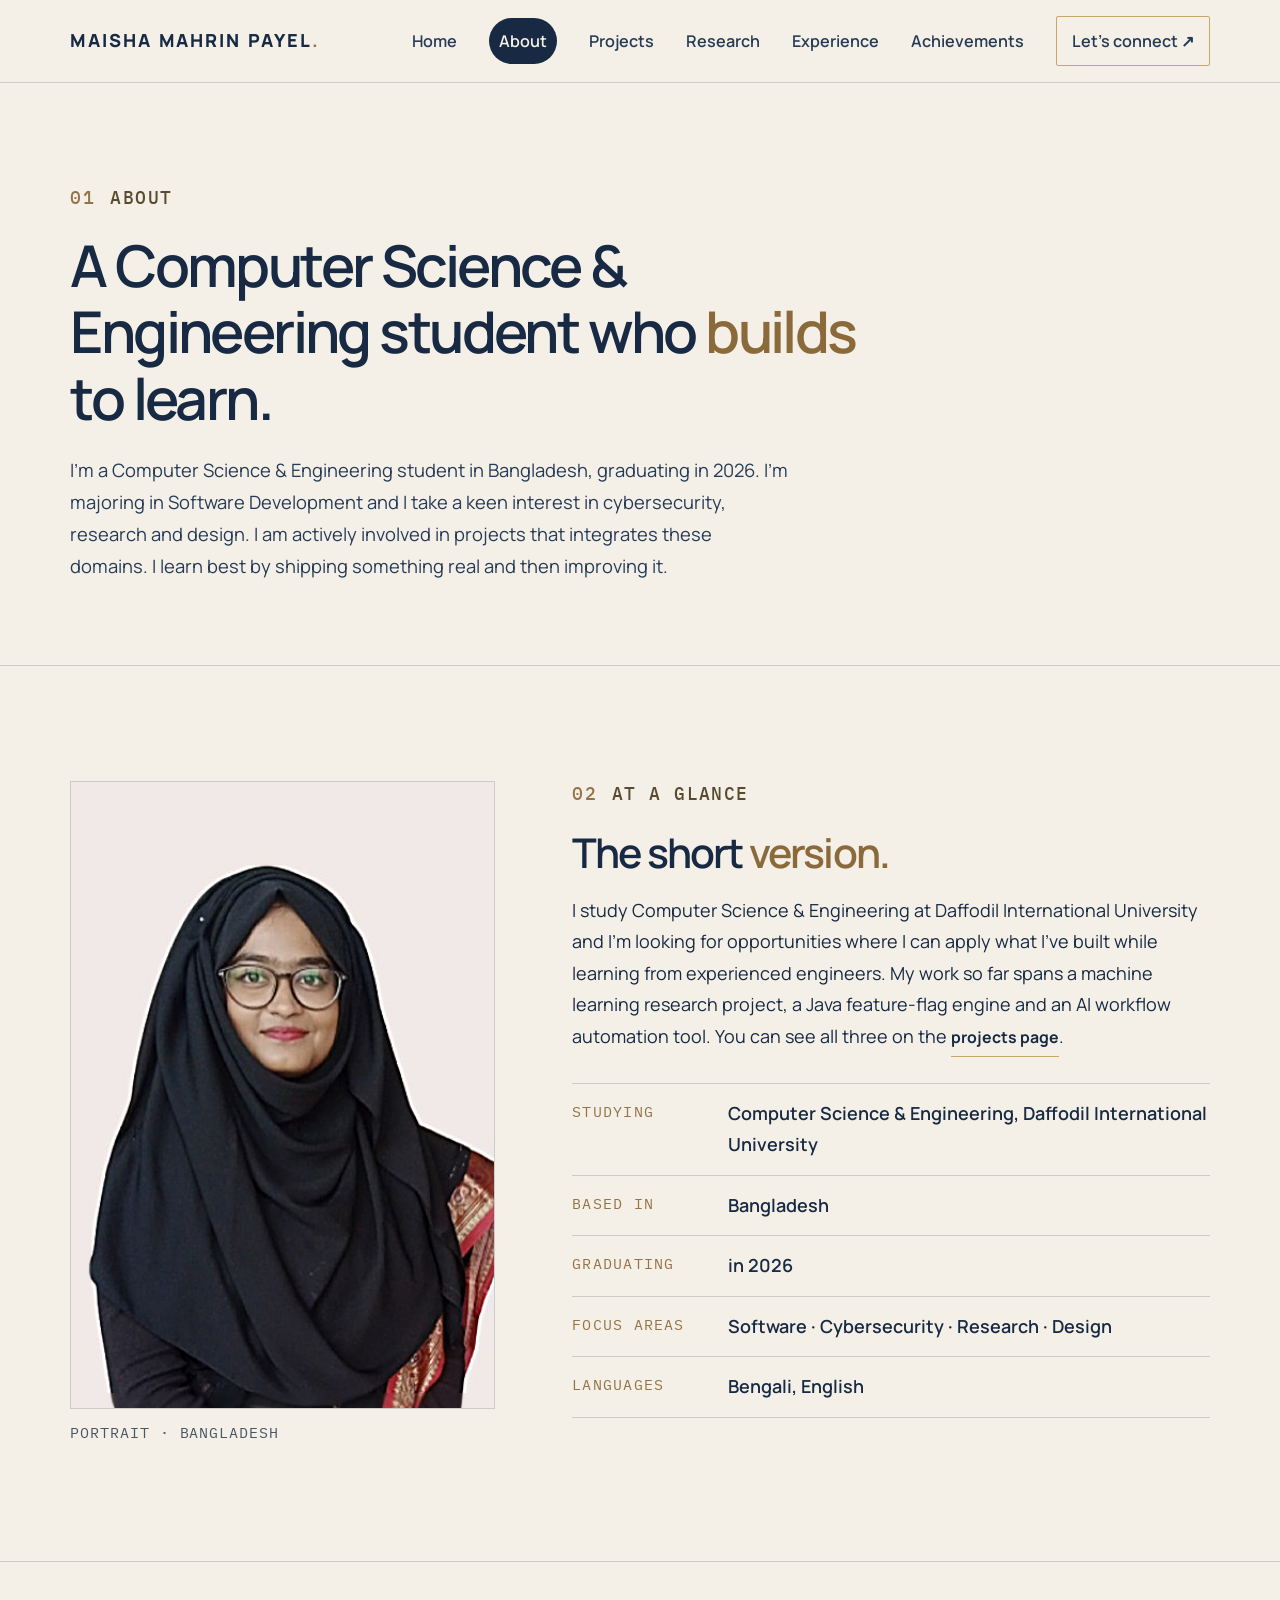
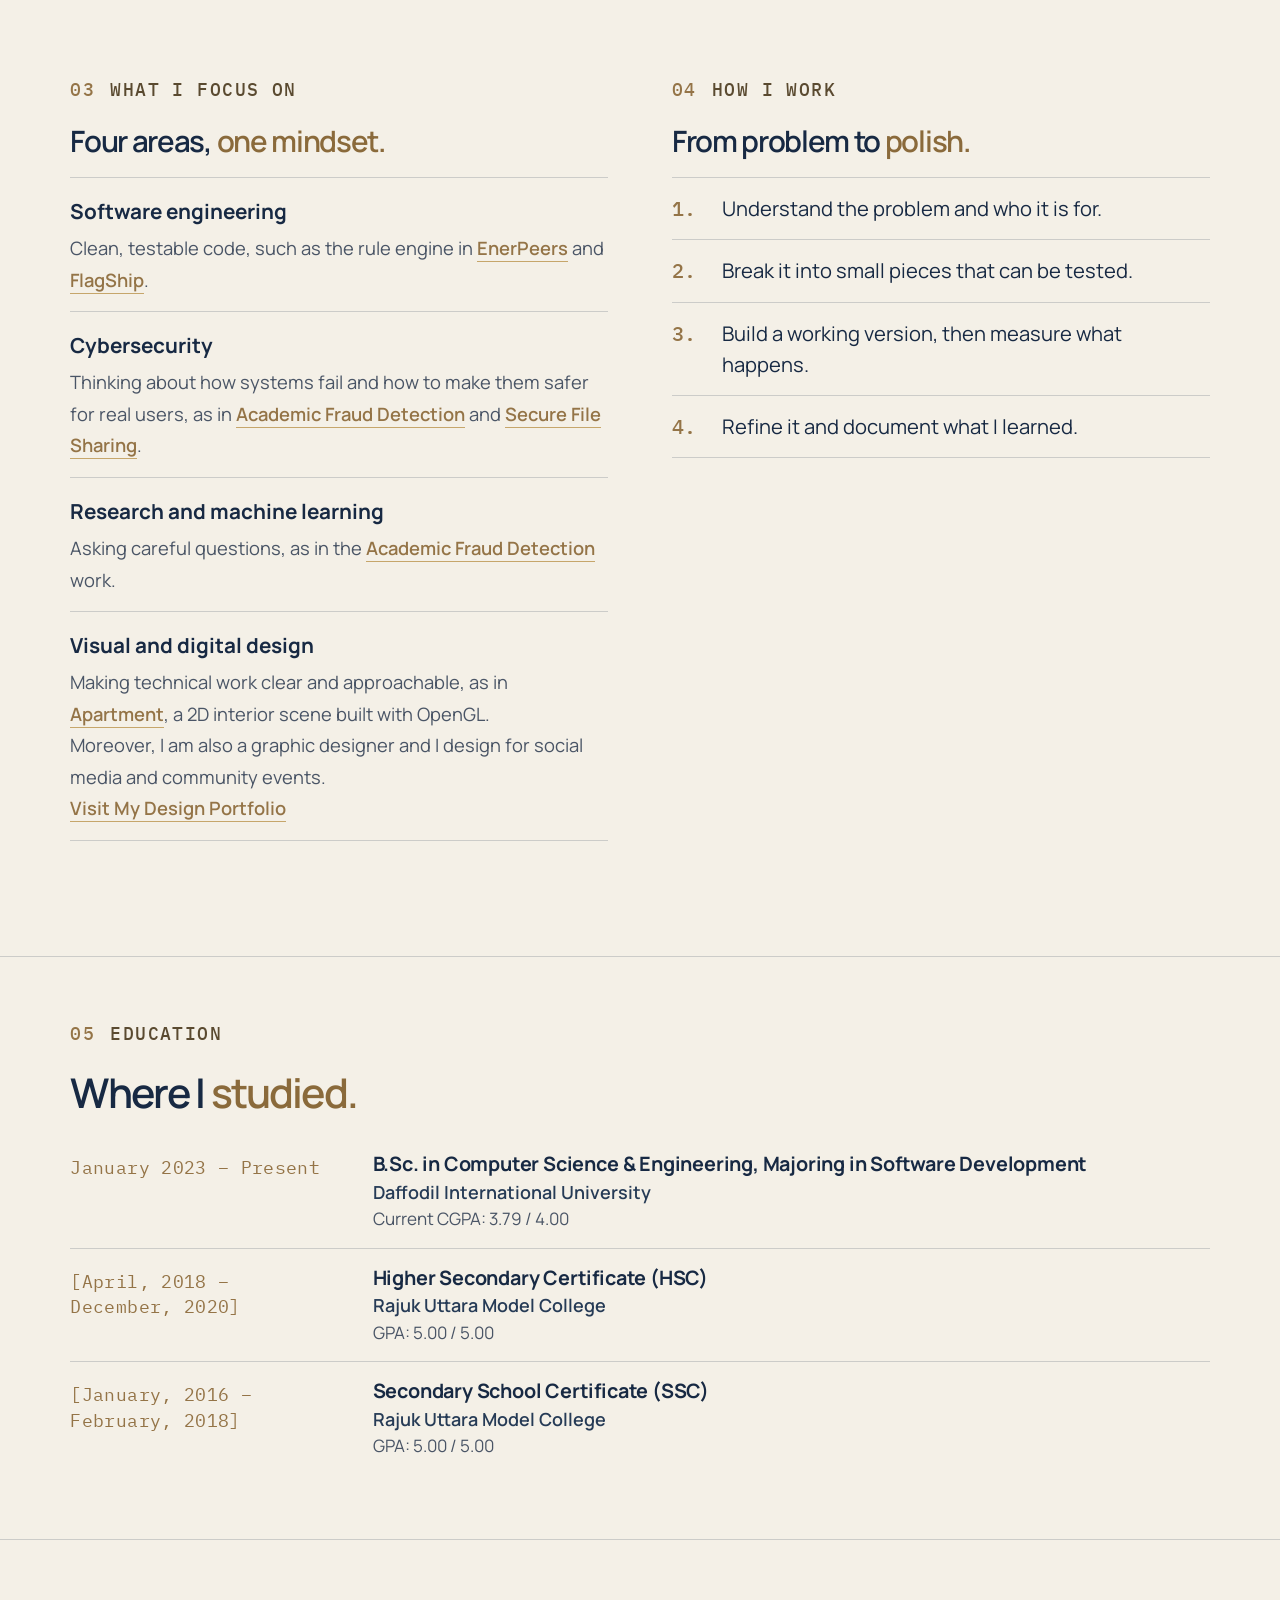
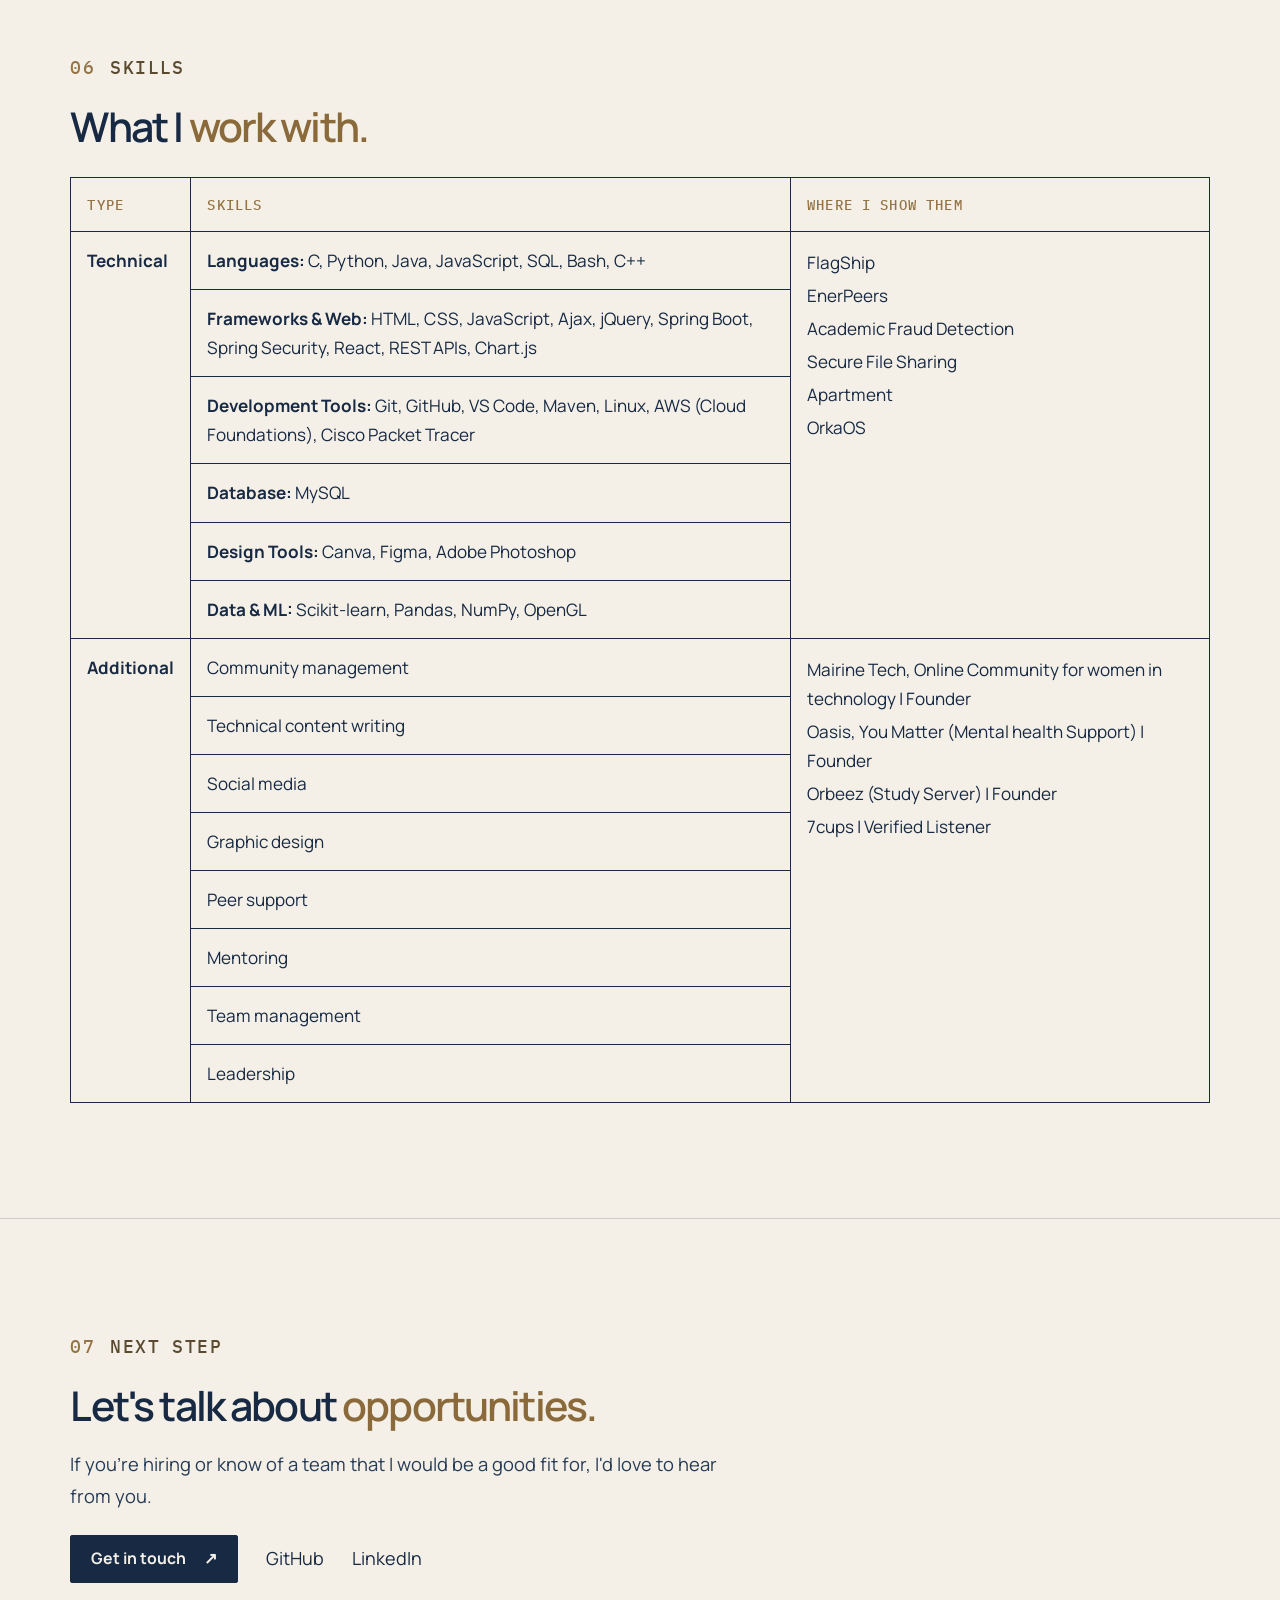
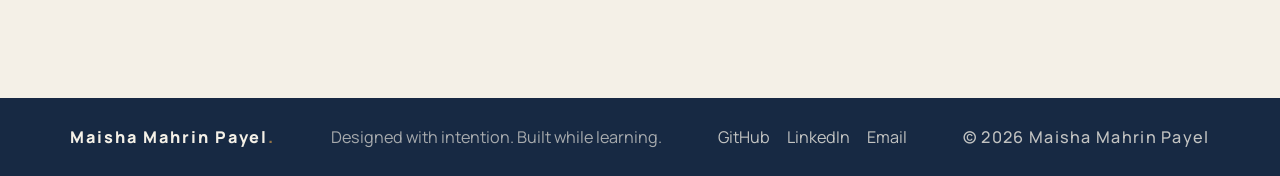
==== about.html @ 0f5368b3 "Initial portfolio" ====
<!DOCTYPE html>
<html lang="en">
<head>
    <meta charset="UTF-8">
    <meta name="viewport" content="width=device-width, initial-scale=1.0">

    <meta name="description" content="About a Computer Science & Engineering student in Bangladesh working across software, cybersecurity, research and design.">
    <meta property="og:type" content="website">
    <meta property="og:title" content="About | Maisha Mahrin Payel">
    <meta property="og:description" content="About a Computer Science & Engineering student in Bangladesh working across software, cybersecurity, research and design.">
    <meta name="theme-color" content="#172943">
    <link rel="icon" href="images/favicon.svg" type="image/svg+xml">

    <title>About | Maisha Mahrin Payel</title>

    <link rel="preconnect" href="https://fonts.googleapis.com">
    <link rel="preconnect" href="https://fonts.gstatic.com" crossorigin>
    <link href="https://fonts.googleapis.com/css2?family=IBM+Plex+Mono:wght@400;500&family=Instrument+Serif:ital@0;1&family=Manrope:wght@400;500;600;700;800&display=swap" rel="stylesheet">

    <link rel="stylesheet" href="css/style.css">

    <script src="https://code.jquery.com/jquery-3.7.1.min.js" defer></script>
    <script src="js/script.js" defer></script>
</head>

<body>

    <a class="skip-link" href="#main">Skip to content</a>

    <!-- NAVIGATION (same on every page) -->
    <header class="site-header">
        <div class="container nav-container">

            <a href="index.html" class="logo">
                MAISHA MAHRIN PAYEL<span>.</span>
            </a>

            <button class="menu-toggle"
                    aria-label="Open navigation"
                    aria-expanded="false"
                    aria-controls="primary-nav">
                <span></span>
                <span></span>
            </button>

            <nav id="primary-nav" class="navigation">
                <a href="index.html">Home</a>
                <a href="about.html" class="active" aria-current="page">About</a>
                <a href="projects.html">Projects</a>
                <a href="research.html">Research</a>
                <a href="experience.html">Experience</a>
                <a href="achievements.html">Achievements</a>
                <a href="contact.html" class="nav-contact">
                    Let's connect ↗
                </a>
            </nav>

        </div>
    </header>


    <main id="main">

        <!-- PAGE INTRO -->
        <section class="page-hero">
            <div class="container">

                <p class="eyebrow">
                    <span class="gold-number">01</span>
                    ABOUT
                </p>

                <h1>
                    A Computer Science & Engineering student who
                    <em>builds</em> to learn.
                </h1>

                <p class="page-lead">
                    I'm a Computer Science & Engineering student in Bangladesh, graduating
                    in 2026. I'm majoring in Software Development and I take a keen interest in
                    cybersecurity, research and design. I am actively involved in projects that integrates these domains. I learn best by
                    shipping something real and then improving it.
                </p>

            </div>
        </section>


        <!-- PROFILE: photo + quick facts -->
        <section class="section projects-section">
            <div class="container profile-layout">

                <figure class="profile-photo">
                    <!-- Swap this file for your real photo (keep the alt text meaningful). -->
                    <img src="images\Picture (Maisha).png"
                         alt="Portrait of Maisha Mahrin Payel"
                         width="350px" height="350px">
                    <figcaption>PORTRAIT · BANGLADESH</figcaption>
                </figure>

                <div>
                    <p class="eyebrow">
                        <span class="gold-number">02</span>
                        AT A GLANCE
                    </p>

                    <h2>The short <em>version.</em></h2>

                    <p>
                        I study Computer Science & Engineering at
                        <span class="personal">Daffodil International University</span>
                        and I'm looking for opportunities where I can apply
                        what I've built while learning from experienced
                        engineers. My work so far spans a machine learning
                        research project, a Java feature-flag engine and an
                        AI workflow automation tool. You can see all three on
                        the <a class="text-link" href="projects.html">projects page</a>.
                    </p>

                    <!-- Description list: a better fit than a table for label/value pairs -->
                    <dl class="glance">
                        <div>
                            <dt>Studying</dt>
                            <dd>
                                Computer Science & Engineering, 
                                <span class="personal">Daffodil International University</span>
                            </dd>
                        </div>
                        <div>
                            <dt>Based in</dt>
                            <dd>Bangladesh</dd>
                        </div>
                        <div>
                            <dt>Graduating</dt>
                            <dd>in 2026</dd>
                        </div>
                        <div>
                            <dt>Focus areas</dt>
                            <dd>Software · Cybersecurity · Research · Design</dd>
                        </div>
                        <div>
                            <dt>Languages</dt>
                            <dd>
                                <span class="personal">Bengali, English</span>
                            </dd>
                        </div>
                    </dl>
                </div>

            </div>
        </section>


        <!-- FOCUS + METHOD: unordered and ordered lists -->
        <section class="section projects-section">
            <div class="container about-columns">

                <div>
                    <p class="eyebrow">
                        <span class="gold-number">03</span>
                        WHAT I FOCUS ON
                    </p>

                    <h2>Four areas, <em>one mindset.</em></h2>

                    <ul class="focus-list">
    <li>
        <strong>Software engineering</strong>
        <span>
            Clean, testable code, such as the rule engine in 
            <a class="focus-link" href="projects.html#flagship">EnerPeers</a> and 
            <a class="focus-link" href="projects.html#flagship">FlagShip</a>.
        </span>
    </li>
    <li>
        <strong>Cybersecurity</strong>
        <span>
            Thinking about how systems fail and how to make them safer for
            real users, as in 
            <a class="focus-link" href="projects.html#secure-file-sharing">Academic Fraud Detection</a> and 
            <a class="focus-link" href="projects.html#secure-file-sharing">Secure File Sharing</a>.
        </span>
    </li>
    <li>
        <strong>Research and machine learning</strong>
        <span>
            Asking careful questions, as in the
            <a class="focus-link" href="projects.html#academic-fraud-detection">Academic Fraud Detection</a> work.
        </span>
    </li>
    <li>
        <strong>Visual and digital design</strong>
        <span>
            Making technical work clear and approachable, as in
            <a class="focus-link" href="projects.html#apartment-opengl">Apartment</a>,
            a 2D interior scene built with OpenGL.
             <br>
            Moreover, I am also a graphic designer and I design for social media and community events.

        </span>
        <br>
        <span>
            <a class="focus-link" href="portfolio.html">Visit My Design Portfolio</a>
        </span>
    </li>
</ul>
                </div>


                <div>
                    <p class="eyebrow">
                        <span class="gold-number">04</span>
                        HOW I WORK
                    </p>

                    <h2>From problem to <em>polish.</em></h2>

                    <ol class="method-list">
                        <li>Understand the problem and who it is for.</li>
                        <li>Break it into small pieces that can be tested.</li>
                        <li>Build a working version, then measure what happens.</li>
                        <li>Refine it and document what I learned.</li>
                    </ol>
                </div>

            </div>
        </section>


        
<!-- EDUCATION -->
<section class="section education-section">
    <div class="container">

        <p class="eyebrow">
            <span class="gold-number">05</span>
            EDUCATION
        </p>

        <h2>Where I <em>studied.</em></h2>

        <ol class="timeline education-list">

            <li class="timeline-item">
                <p class="timeline-date">
                    <span class="personal">January 2023 – Present</span>
                </p>
                <div class="timeline-body">
                    <h3 class="edu-degree">
                        <span class="personal">B.Sc. in Computer Science & Engineering, Majoring in Software Development</span>
                    </h3>
                    <p class="timeline-org">
                        <span class="personal">Daffodil International University</span>
                    </p>
                    <p class="edu-cgpa">
                        Current CGPA: <span class="personal"> 3.79 / 4.00 </span>
                    </p>
                </div>
            </li>

            <li class="timeline-item">
                <p class="timeline-date">
                    <span class="personal">[April, 2018 – December, 2020]</span>
                </p>
                <div class="timeline-body">
                    <h3 class="edu-degree">
                        <span class="personal">Higher Secondary Certificate (HSC)</span>
                    </h3>
                    <p class="timeline-org">
                        <span class="personal">Rajuk Uttara Model College</span>
                    </p>
                    <p class="edu-cgpa">
                        GPA: <span class="personal">5.00 / 5.00</span>
                    </p>
                </div>
            </li>

            <li class="timeline-item">
                <p class="timeline-date">
                    <span class="personal">[January, 2016 – February, 2018]</span>
                </p>
                <div class="timeline-body">
                    <h3 class="edu-degree">
                        <span class="personal">Secondary School Certificate (SSC)</span>
                    </h3>
                    <p class="timeline-org">
                        <span class="personal">Rajuk Uttara Model College</span>
                    </p>
                    <p class="edu-cgpa">
                        GPA: <span class="personal">5.00 / 5.00</span>
                    </p>
                </div>
            </li>

        </ol>

    </div>
</section>


        
<!-- SKILLS TABLE -->
<section class="section projects-section">
    <div class="container">

        <p class="eyebrow">
            <span class="gold-number">06</span>
            SKILLS
        </p>

        <h2>What I <em>work with.</em></h2>

        <div class="table-wrap">
            <table class="skills-table">
                <thead>
                    <tr>
                        <th scope="col">Type</th>
                        <th scope="col">Skills</th>
                        <th scope="col">Where I show them</th>
                    </tr>
                </thead>
                <tbody>

                    <!-- TECHNICAL -->
                    <tr>
                        <td class="type-cell" rowspan="6">Technical</td>
                        <td><span class="skill-label">Languages:</span> C, Python, Java, JavaScript, SQL, Bash, C++</td>
                        <td class="where-cell" rowspan="6">
                            <ul class="plain-list">
                                <li><a class="focus-link" href="projects.html#flagship">FlagShip</a></li>
                                <li><a class="focus-link" href="projects.html#enerpeers">EnerPeers</a></li>
                                <li><a class="focus-link" href="projects.html#academic-fraud-detection">Academic Fraud Detection</a></li>
                                <li><a class="focus-link"href="projects.html#secure-file-sharing">Secure File Sharing</a></li>
                                <li><a class="focus-link" href="projects.html#apartment-opengl">Apartment</a></li>
                                <li><a class="focus-link" href="projects.html#orkaos">OrkaOS</a></li>
                            </ul>
                        </td>
                    </tr>
                    <tr>
                        <td><span class="skill-label">Frameworks &amp; Web:</span> HTML, CSS, JavaScript, Ajax, jQuery, Spring Boot, Spring Security, React, REST APIs, Chart.js</td>
                    </tr>
                    <tr>
                        <td><span class="skill-label">Development Tools:</span> Git, GitHub, VS Code, Maven, Linux, AWS (Cloud Foundations), Cisco Packet Tracer</td>
                    </tr>
                    <tr>
                        <td><span class="skill-label">Database:</span> MySQL</td>
                    </tr>
                    <tr>
                        <td><span class="skill-label">Design Tools:</span> Canva, Figma, Adobe Photoshop</td>
                    </tr>
                    <tr class="group-end">
                        <td><span class="skill-label">Data &amp; ML:</span> Scikit-learn, Pandas, NumPy, OpenGL</td>
                    </tr>

                    <!-- ADDITIONAL -->
                    <tr>
                        <td class="type-cell" rowspan="8">Additional</td>
                        <td>Community management</td>
                        <td class="where-cell" rowspan="8">
                            <ul class="plain-list">
                                <li><span class="personal"> <a class="focus-link" href="experience.html"></a>Mairine Tech, Online Community for women in technology | Founder</span></li>
                                <li><span class="personal"> <a class="focus-link" href="experience.html"></a>Oasis, You Matter (Mental health Support) | Founder </span></li>
                                <li><span class="personal"> <a class="focus-link" href="experience.html"></a>Orbeez (Study Server) | Founder </span></li>
                                <li><span class="personal"> <a class="focus-link" href="experience.html"></a>7cups | Verified Listener </span></li>
                            </ul>
                        </td>
                    </tr>
                    <tr><td>Technical content writing</td></tr>
                    <tr><td>Social media</td></tr>
                    <tr><td>Graphic design</td></tr>
                    <tr><td>Peer support</td></tr>
                    <tr><td>Mentoring</td></tr>
                    <tr><td>Team management</td></tr>
                    <tr class="group-end"><td>Leadership</td></tr>

                </tbody>
            </table>
        </div>

    </div>
</section>


        <!-- CALL TO ACTION -->
        <section class="section cta-band">
            <div class="container">

                <p class="eyebrow">
                    <span class="gold-number">07</span>
                    NEXT STEP
                </p>

                <h2>Let's talk about <em>opportunities.</em></h2>

                <p class="page-lead">
                    If you're hiring or know of a team that I would be a good
                    fit for, I'd love to hear from you.
                </p>

                <div class="cta-links">
                    <a href="contact.html" class="button button-primary">
                        Get in touch <span>↗</span>
                    </a>
                  <a href="https://github.com/Maisha-mp" target="_blank" rel="noopener">GitHub</a>
                <a href="https://www.linkedin.com/in/maisha-mahrin-payel-99aaa5438/" target="_blank" rel="noopener">LinkedIn</a>
                </div>

            </div>
        </section>

    </main>


    <!-- FOOTER (same on every page) -->
    <footer class="site-footer">

        <div class="container footer-content">

            <a href="index.html" class="logo footer-logo">
                Maisha Mahrin Payel<span>.</span>
            </a>

            <p>Designed with intention. Built while learning.</p>

            <div class="footer-links">
                <a href="https://github.com/Maisha-mp" target="_blank" rel="noopener">GitHub</a>
                <a href="https://www.linkedin.com/in/maisha-mahrin-payel-99aaa5438/" target="_blank" rel="noopener">LinkedIn</a>
                <a href="mailto:maishamahrinpayel@gmail.com">Email</a>
            </div>

            <span class="copyright">
                © <span id="current-year"></span> Maisha Mahrin Payel
            </span>

        </div>

</footer>

</body>
</html>
---- css/style.css ----
/* =========================================*

   PERSONAL PORTFOLIO

   Cream + Navy + Champagne Gold

   Consolidated stylesheet

*========================================= */

:root {

    /* Colour palette */

    --cream: #F4F0E7;

    --cream-dark: #EAE3D6;

    --navy: #172943;

    --navy-soft: #263B56;

    --gold: #C6A66B;

    --gold-dark: #947447;

    --accent: #8A6A3B;

    --ink-soft: #5a4a30;

    --muted: #4A5566;

    --line: rgba(23, 41, 67, 0.18);

    /* Card and box colours */

    --card-bg: #EAE2D0;

    --card-border: #D6CAB2;

    --box-bg: #F4F0E7;

    /* Typography */

    --serif: "Instrument Serif", Georgia, serif;

    --sans: "Manrope", Arial, sans-serif;

    --mono: "IBM Plex Mono", monospace;

    /* Layout */

    --max-width: 1360px;

    --gutter: clamp(22px, 5.5vw, 76px);

    --section-space: clamp(76px, 9vw, 124px);

}

/* =========================================*

   RESET & GLOBAL STYLES

*========================================= */

* {

    box-sizing: border-box;

}

html {

    /* 112.5% = 18px root, so all rem sizes grow by 12.5% */

    font-size: 112.5%;

    scroll-behavior: smooth;

    scroll-padding-top: 90px;

}

body {

    margin: 0;

    background: var(--cream);

    color: var(--navy);

    font-family: var(--sans);

    font-size: clamp(1rem, 1.15vw, 1.2rem);

    line-height: 1.75;

    -webkit-font-smoothing: antialiased;

}

a {

    color: inherit;

    text-decoration: none;

}

button,

input,

select,

textarea {

    font: inherit;

}

button {

    color: inherit;

}

::selection {

    background: var(--navy);

    color: var(--cream);

}

.container {

    width: min(var(--max-width), calc(100% - var(--gutter) * 2));

    margin-inline: auto;

}

.skip-link {

    position: absolute;

    top: -60px;

    left: 12px;

    z-index: 100;

    padding: 10px 14px;

    background: var(--navy);

    color: var(--cream);

}

.skip-link:focus {

    top: 12px;

}

/* =========================================*

   NAVIGATION

*========================================= */

.site-header {

    position: relative;

    z-index: 20;

    background: var(--cream);

    border-bottom: 1px solid var(--line);

}

.nav-container {

    min-height: 82px;

    display: flex;

    align-items: center;

    justify-content: space-between;

    gap: 30px;

}

.logo {

    font-size: clamp(1rem, 1.3vw, 1.15rem);

    font-weight: 800;

    letter-spacing: 0.12em;

    white-space: nowrap;

}

.logo span {

    color: var(--gold-dark);

}

.navigation {

    display: flex;

    align-items: center;

    gap: clamp(17px, 2.5vw, 34px);

}

.navigation a {

    display: inline-flex;

    align-items: center;

    color: var(--navy-soft);

    font-size: clamp(0.9rem, 1vw, 0.98rem);

    font-weight: 600;

    transition: transform 0.25s ease, color 0.25s ease;

}

/* Dock-style magnify on hover */

.navigation a:not(.nav-contact):hover {

    transform: scale(1.12);

}

/* Current page: filled circle behind the link text */

.navigation a.active:not(.nav-contact) {

    min-width: 2.8em;

    height: 2.8em;

    padding: 0 0.6em;

    justify-content: center;

    border-radius: 999px;

    background: var(--navy);

    color: var(--cream);

}

.navigation a.active:not(.nav-contact):hover {

    color: var(--cream);

}

.navigation .nav-contact {

    padding: 10px 15px;

    border: 1px solid var(--gold);

    border-radius: 2px;

}

.navigation a:hover,

.navigation a.active {

    color: var(--gold-dark);

}

.navigation a.active:not(.nav-contact),

.navigation a.active:not(.nav-contact):hover {

    color: var(--cream);

}

.menu-toggle {

    display: none;

    border: 1px solid var(--line);

    background: transparent;

    padding: 10px;

    cursor: pointer;

}

.menu-toggle span {

    display: block;

    width: 21px;

    height: 1px;

    margin: 5px;

    background: var(--navy);

}

/* =========================================*

   TYPOGRAPHY & REUSABLE ELEMENTS

*========================================= */

h1,

h2,

h3,

p {

    margin-top: 0;

}

h1,

h2,

h3 {

    color: var(--navy);

}

h1,

h2 {

    font-weight: 600;

    letter-spacing: -0.045em;

    line-height: 1.2;

}

h1 {

    max-width: 760px;

    margin-bottom: 23px;

    font-size: clamp(2.7rem, 4.5vw, 4rem);

    line-height: 1.15;

}

h2 {

    margin-bottom: 18px;

    font-size: clamp(2.1rem, 3.2vw, 2.9rem);

}

/* Accent words in headings: same font, different colour */

h1 em,

h2 em,

h3 em {

    font-family: inherit;

    font-style: normal;

    font-weight: inherit;

    color: var(--accent);

}

/* Small labels: larger and darker everywhere */

.eyebrow,

.visual-header,

.visual-footer,

.hero-meta,

.project-category,

.project-tech,

.ajax-note,

.copyright,

.about-visual-top,

.about-visual-bottom,

.detail-category,

.detail-skills {

    font-size: clamp(0.85rem, 0.78rem + 0.3vw, 1.05rem);

    font-weight: 500;

    letter-spacing: 0.08em;

    color: var(--ink-soft);

}

.eyebrow {

    display: flex;

    align-items: center;

    gap: 10px;

    margin-bottom: 20px;

    font-family: var(--mono);

    line-height: 1.5;

}

.gold-number {

    color: var(--gold-dark);

    margin-right: 5px;

}

.section-heading {

    display: flex;

    align-items: end;

    justify-content: space-between;

    gap: 24px;

    margin-bottom: 30px;

}

.section-heading .eyebrow {

    margin-bottom: 13px;

}

.section-heading h2 {

    margin-bottom: 0;

}

.text-link {

    display: inline-flex;

    align-items: center;

    gap: 9px;

    padding-bottom: 4px;

    border-bottom: 1px solid var(--gold);

    font-size: clamp(0.88rem, 0.95vw, 0.98rem);

    font-weight: 700;

    transition: gap 0.2s ease;

}

.text-link:hover {

    gap: 14px;

}

.button {

    display: inline-flex;

    align-items: center;

    justify-content: center;

    gap: 18px;

    min-height: 48px;

    padding: 0 20px;

    border: 1px solid var(--navy);

    border-radius: 2px;

    font-size: clamp(0.88rem, 0.95vw, 1rem);

    font-weight: 700;

    cursor: pointer;

    transition: 0.2s ease;

}

.button:hover {

    transform: translateY(-2px);

}

.button-primary {

    background: var(--navy);

    color: var(--cream);

}

.button-primary:hover {

    background: var(--navy-soft);

}

/* Marks details still to be filled in. Search for class="personal" */

.personal,

.detail-personal {

   padding: 0;
    border-bottom: 0;
    background: none;

}

/* =========================================*

   HERO SECTION

*========================================= */

.hero {

    padding: clamp(65px, 8vw, 105px) 0 clamp(75px, 9vw, 112px);

}

.hero-layout {

    display: grid;

    grid-template-columns: minmax(0, 1.03fr) minmax(390px, 0.97fr);

    align-items: center;

    gap: clamp(36px, 6vw, 82px);

}

.hero-content {

    padding-block: 12px;

}

.hero-description {

    max-width: 640px;

    margin-bottom: 30px;

    color: var(--navy-soft);

    font-size: clamp(1rem, 1.2vw, 1.15rem);

    line-height: 1.85;

}

.hero-buttons {

    display: flex;

    align-items: center;

    flex-wrap: wrap;

    gap: 25px;

}

.hero-meta {

    display: flex;

    align-items: center;

    flex-wrap: wrap;

    gap: 12px;

    margin-top: 42px;

    color: var(--navy-soft);

    font-family: var(--sans);

    line-height: 1.6;

}

.status-dot {

    width: 7px;

    height: 7px;

    flex-shrink: 0;

    border-radius: 50%;

    background: var(--gold);

}

.meta-separator {

    color: var(--gold-dark);

    font-weight: 700;

}

/* =========================================*

   HERO VISUAL & SVG

*========================================= */

.hero-visual {

    padding: 17px 18px 12px;

    border: 1px solid rgba(23, 41, 67, 0.24);

    background: rgba(234, 227, 214, 0.42);

}

.visual-header,

.visual-footer {

    display: flex;

    justify-content: space-between;

    color: var(--muted);

    font-family: var(--mono);

    letter-spacing: 0.1em;

}

.visual-header {

    padding: 0 3px 10px;

    border-bottom: 1px solid var(--line);

}

.visual-footer {

    padding: 10px 3px 0;

    border-top: 1px solid var(--line);

}

.systems-graphic {

    display: block;

    width: 100%;

    margin: 2px auto;

}

.svg-small {

    fill: var(--gold);

    font: 12px var(--mono);

    letter-spacing: 2px;

}

.svg-large {

    fill: var(--cream);

    font: 26px var(--serif);

}

.svg-number {

    fill: var(--gold-dark);

    font: 13px var(--mono);

}

.svg-label {

    fill: var(--navy);

    font: 14px var(--mono);

    letter-spacing: 1.2px;

}

/* =========================================*

   SELECTED PROJECTS (index.html and projects.html)

*========================================= */

.section {

    padding: var(--section-space) 0;

}

.projects-section {

    border-top: 1px solid var(--line);

}

.project-toolbar {

    display: flex;

    align-items: end;

    justify-content: space-between;

    gap: 24px;

    margin-bottom: 25px;

}

.project-toolbar > p {

    max-width: 420px;

    margin-bottom: 0;

    color: var(--navy-soft);

    font-size: clamp(0.95rem, 1.1vw, 1.08rem);

}

.filters {

    display: flex;

    flex-wrap: wrap;

    gap: 7px;

}

.filter-button {

    padding: 7px 12px;

    border: 1px solid var(--line);

    background: transparent;

    color: var(--navy-soft);

    font-size: clamp(0.8rem, 0.9vw, 0.9rem);

    font-weight: 600;

    cursor: pointer;

}

.filter-button:hover,

.filter-button.active {

    border-color: var(--navy);

    background: var(--navy);

    color: var(--cream);

}

.project-grid {

    display: grid;

    grid-template-columns: repeat(3, minmax(0, 1fr));

    gap: 17px;

    min-height: 190px;

}

.project-card {

    display: flex;

    flex-direction: column;

    min-height: 255px;

    padding: 23px;

    border: 1px solid var(--card-border);

    background: var(--card-bg);

    box-shadow: 0 2px 10px rgba(23, 41, 67, 0.06);

    transition: 0.2s ease;

}

.project-card:hover {

    transform: translateY(-4px);

    border-color: var(--gold);

}

.project-card-top {

    display: flex;

    justify-content: space-between;

    align-items: center;

    gap: 0.75rem;

    margin-bottom: 27px;

}

.project-category {

    white-space: nowrap;

    font-size: 0.78rem;

    letter-spacing: 0.06em;

    text-transform: uppercase;

    font-family: var(--mono);

}

.project-card h3 {

    margin-bottom: 10px;

    font-size: clamp(1.2rem, 1.6vw, 1.45rem);

    line-height: 1.35;

}

.project-card p {

    margin-bottom: 22px;

    color: var(--muted);

    font-size: clamp(0.95rem, 1.1vw, 1.05rem);

    line-height: 1.8;

}

/* Inner boxes inside the card */

.project-box {

    background: var(--box-bg);

    border: 1px solid var(--card-border);

    border-radius: 8px;

    padding: 0.9rem 1rem;

}

.project-title-box {

    margin: 1rem 0 0.75rem;

}

.project-title-box h3 {

    margin: 0;

}

.project-desc-box {

    margin-bottom: 1rem;

}

.project-desc-box p {

    margin: 0;

}

.project-card-bottom {

    display: flex;

    align-items: center;

    gap: 0.75rem;

    margin-top: auto;

}

.project-skills-box {

    flex: 1;

    min-width: 0;

    padding: 0.7rem 1rem;

}

.project-tech {

    font-family: var(--mono);

    font-size: clamp(0.8rem, 0.88vw, 0.9rem);

    letter-spacing: 0.07em;

    text-transform: uppercase;

    color: var(--navy-soft);

    line-height: 1.7;

}

/* Status pill: filled, text only, not clickable.*

*   Used on project cards (.project-status) and the detail page (.detail-status). */

.project-status,

.detail-status {

    display: inline-flex;

    align-items: center;

    gap: 0.5em;

    align-self: flex-start;

    padding: 0.35em 0.9em;

    border-radius: 999px;

    background: var(--navy);

    color: var(--cream);

    font-family: var(--mono);

    font-size: 0.72rem;

    letter-spacing: 0.06em;

    text-transform: uppercase;

    white-space: nowrap;

    pointer-events: none;

    cursor: default;

}

.project-status::before,

.detail-status::before {

    content: "";

    width: 0.5em;

    height: 0.5em;

    border-radius: 50%;

    background: var(--gold);

}

.loading-message,

.empty-message,

.error-message {

    grid-column: 1 / -1;

    padding: 24px;

    border: 1px dashed var(--line);

    color: var(--muted);

    font-size: clamp(0.95rem, 1vw, 1.05rem);

}

.ajax-note {

    margin-top: 16px;

    font-family: var(--mono);

    font-size: clamp(0.8rem, 0.9vw, 0.9rem);

}

.mobile-project-link {

    display: none;

    margin-top: 24px;

}

/* =========================================*

   DISCIPLINES SECTION

*========================================= */

.disciplines-section {

    padding: var(--section-space) 0;

    background: var(--navy);

    color: var(--cream);

}

.disciplines-layout {

    display: grid;

    grid-template-columns: 0.85fr 1.15fr;

    gap: clamp(45px, 8vw, 110px);

}

.disciplines-section .eyebrow {

    color: var(--gold);

}

.disciplines-section h2 {

    color: var(--cream);

}

.disciplines-section h2 em {

    color: var(--gold);

}

.disciplines-intro > p:last-child {

    max-width: 430px;

    color: rgba(244, 240, 231, 0.76);

    font-size: clamp(1rem, 1.1vw, 1.1rem);

    line-height: 1.9;

}

.discipline-list {

    border-top: 1px solid rgba(244, 240, 231, 0.25);

}

.discipline-item {

    display: grid;

    grid-template-columns: 45px 1fr 24px;

    align-items: center;

    gap: 12px;

    min-height: 70px;

    border-bottom: 1px solid rgba(244, 240, 231, 0.25);

    transition: 0.2s ease;

}

.discipline-item:hover {

    padding-inline: 8px;

    color: var(--gold);

}

.discipline-item > span:first-child {

    color: var(--gold);

    font-family: var(--mono);

    font-size: clamp(0.75rem, 0.85vw, 0.85rem);

}

.discipline-item strong {

    font-size: clamp(1rem, 1.25vw, 1.15rem);

}

.discipline-arrow {

    justify-self: end;

    color: var(--gold);

}

/* Non-link discipline item ("Soon") */

div.discipline-item {

    grid-template-columns: 45px 1fr auto;

    cursor: default;

}

div.discipline-item:hover {

    padding-inline: 0;

    color: inherit;

}

div.discipline-item .discipline-arrow {

    font-family: var(--mono);

    font-size: 0.75rem;

    letter-spacing: 0.08em;

    text-transform: uppercase;

}

/* =========================================*

   ABOUT PREVIEW (index.html)

*========================================= */

.about-layout {

    display: grid;

    grid-template-columns: 0.8fr 1.2fr;

    align-items: center;

    gap: clamp(45px, 9vw, 120px);

}

.about-visual {

    display: flex;

    flex-direction: column;

    justify-content: space-between;

    min-height: 270px;

    padding: 22px;

    border: 1px solid var(--gold);

    background: var(--cream-dark);

}

.about-visual-top,

.about-visual-bottom {

    font-family: var(--mono);

    letter-spacing: 0.12em;

}

.about-visual > div {

    align-self: center;

    color: var(--navy);

    font-size: clamp(2rem, 3vw, 2.6rem);

    font-weight: 700;

    line-height: 1.15;

}

.about-visual em {

    display: block;

    color: var(--gold-dark);

    font-family: var(--serif);

    font-weight: 400;

}

.about-visual-bottom {

    align-self: end;

}

.about-content > p:not(.eyebrow) {

    max-width: 640px;

    margin-bottom: 24px;

    color: var(--navy-soft);

    font-size: clamp(1rem, 1.1vw, 1.1rem);

    line-height: 1.9;

}

/* =========================================*

   CONTACT SECTION (contact.html)

*========================================= */

.contact-section {

    padding: var(--section-space) 0;

    background: var(--cream-dark);

    border-top: 1px solid var(--line);

}

.contact-layout {

    display: grid;

    grid-template-columns: 0.9fr 1.1fr;

    gap: clamp(45px, 8vw, 105px);

    align-items: start;

}

.contact-intro > p:not(.eyebrow) {

    max-width: 430px;

    color: var(--navy-soft);

    font-size: clamp(1rem, 1.1vw, 1.1rem);

    line-height: 1.85;

}

.contact-email {

    display: inline-block;

    margin-top: 12px;

    padding-bottom: 5px;

    border-bottom: 1px solid var(--gold);

    font-size: clamp(0.95rem, 1vw, 1.05rem);

    font-weight: 700;

}

.contact-form {

    display: grid;

    gap: 18px;

}

.form-group {

    display: grid;

    gap: 7px;

    margin: 0;

    padding: 0;

    border: 0;

}

.form-group > label,

.form-group legend {

    color: var(--navy);

    font-size: clamp(0.88rem, 0.95vw, 1rem);

    font-weight: 700;

}

.form-group input:not([_type_="radio"]),

.form-group select,

.form-group textarea {

    width: 100%;

    padding: 11px 12px;

    border: 1px solid rgba(23, 41, 67, 0.28);

    border-radius: 0;

    outline: none;

    background: var(--cream);

    color: var(--navy);

    font-size: clamp(0.95rem, 1vw, 1.05rem);

}

.form-group input:focus,

.form-group select:focus,

.form-group textarea:focus {

    border-color: var(--gold-dark);

    box-shadow: 0 0 0 2px rgba(198, 166, 107, 0.18);

}

.form-group textarea {

    min-height: 90px;

    resize: vertical;

}

.radio-group {

    display: flex;

    flex-wrap: wrap;

    gap: 12px 20px;

}

.radio-group legend {

    width: 100%;

    margin-bottom: 1px;

}

.radio-group label {

    display: inline-flex;

    align-items: center;

    gap: 7px;

    color: var(--navy-soft);

    font-size: clamp(0.85rem, 0.9vw, 0.95rem);

}

.radio-group input {

    accent-color: var(--navy);

}

.contact-form button {

    justify-self: start;

}

.form-feedback {

    margin-top: -7px;

    color: var(--muted);

    font-size: clamp(0.9rem, 0.95vw, 1rem);

}

/* Inline validation messages */

.field-error {

    display: block;

    min-height: 1em;

    margin-top: 0.35rem;

    font-size: 0.85rem;

    color: #b42318;

}

.form-group input[_aria-invalid_="true"],

.form-group select[_aria-invalid_="true"],

.form-group textarea[_aria-invalid_="true"] {

    border-color: #b42318;

}

.form-success {

    margin-top: 1rem;

    padding: 0.75rem 1rem;

    border-left: 3px solid #2e7d32;

    background: #eef6ee;

}

.form-success[hidden] {

    display: none;

}

.form-success a {

    color: var(--navy);

    border-bottom: 1px solid var(--gold);

    font-weight: 600;

}

.form-success .copy-draft {

    padding: 2px 10px;

    border: 1px solid var(--navy);

    background: transparent;

    cursor: pointer;

    font-weight: 600;

}

/* =========================================*

   FOOTER

*========================================= */

.site-footer {

    padding: 25px 0;

    background: var(--navy);

    color: var(--cream);

}

.footer-content {

    display: flex;

    align-items: center;

    justify-content: space-between;

    flex-wrap: wrap;

    gap: 18px 25px;

}

.footer-logo {

    color: var(--cream);

    font-size: clamp(0.9rem, 1vw, 1rem);

}

.footer-content > p {

    margin: 0;

    color: rgba(244, 240, 231, 0.65);

    font-size: clamp(0.9rem, 0.95vw, 1rem);

}

.footer-links {

    display: flex;

    flex-wrap: wrap;

    gap: 17px;

}

.footer-links a,

.copyright {

    color: rgba(244, 240, 231, 0.78);

    font-size: clamp(0.9rem, 0.95vw, 1rem);

}

.footer-links a:hover {

    color: var(--gold);

}

/* =========================================*

   INNER PAGES: SHARED

*========================================= */

.page-hero {

    padding: clamp(56px, 8vw, 104px) 0 clamp(36px, 5vw, 64px);

}

.page-hero h1 {

    max-width: 800px;

}

.page-lead {

    max-width: 720px;

    text-wrap: pretty;

    color: var(--navy-soft);

    font-size: clamp(1.02rem, 1.25vw, 1.18rem);

    line-height: 1.75;

}

/* =========================================*

   ABOUT PAGE (about.html)

*========================================= */

.profile-layout {

    display: grid;

    grid-template-columns: minmax(0, 0.8fr) minmax(0, 1.2fr);

    gap: clamp(32px, 6vw, 84px);

    align-items: start;

}

.profile-photo {

    margin: 0;

}

.profile-photo img {

    display: block;

    width: 100%;

    height: auto;

    border: 1px solid var(--line);

}

.profile-photo figcaption {

    margin-top: 10px;

    color: var(--muted);

    font-family: var(--mono);

    font-size: 0.85rem;

    letter-spacing: 0.06em;

}

.glance {

    margin: 26px 0 0;

    border-top: 1px solid var(--line);

}

.glance div {

    display: grid;

    grid-template-columns: 140px 1fr;

    gap: 16px;

    padding: 14px 0;

    border-bottom: 1px solid var(--line);

}

.glance dt {

    color: var(--gold-dark);

    font-family: var(--mono);

    font-size: 0.85rem;

    letter-spacing: 0.08em;

    text-transform: uppercase;

}

.glance dd {

    margin: 0;

    font-weight: 600;

}

.about-columns {

    display: grid;

    grid-template-columns: repeat(2, minmax(0, 1fr));

    gap: clamp(28px, 5vw, 72px);

}

.about-columns h2 {

    font-size: clamp(1.6rem, 2.3vw, 2.1rem);

}

.focus-list,

.method-list {

    margin: 0;

    padding: 0;

}

.focus-list {

    list-style: none;

    border-top: 1px solid var(--line);

}

.focus-list li {

    padding: 15px 0;

    border-bottom: 1px solid var(--line);

}

.focus-list strong {

    display: block;

    margin-bottom: 4px;

    font-size: 1.15rem;

}

.focus-list span {

    color: var(--muted);

    font-size: 1.02rem;

    line-height: 1.6;

}

/* Numbered list drawn with a CSS counter; it is still an <ol> */

.method-list {

    list-style: none;

    counter-reset: step;

    border-top: 1px solid var(--line);

}

.method-list li {

    counter-increment: step;

    display: grid;

    grid-template-columns: 44px 1fr;

    gap: 6px;

    padding: 15px 0;

    border-bottom: 1px solid var(--line);

    font-size: 1.12rem;

    line-height: 1.55;

}

.method-list li::before {

    content: counter(step) ".";

    color: var(--gold-dark);

    font-family: var(--mono);

    font-weight: 500;

}

.cta-band {

    border-top: 1px solid var(--line);

    text-align: left;

}

.cta-links {

    display: flex;

    flex-wrap: wrap;

    align-items: center;

    gap: 14px 28px;

    margin-top: 22px;

}

/* =========================================*

   PROJECT DETAIL PAGE (flagship.html)

*========================================= */

.detail-back {

    padding-top: 2rem;

}

.detail-grid {

    display: grid;

    grid-template-columns: 1fr 1fr;

    gap: 4rem;

    align-items: stretch;

    padding-top: 1.5rem;

    padding-bottom: 4rem;

}

/* Left column: title block centred vertically */

.detail-info {

    display: flex;

    flex-direction: column;

    justify-content: center;

    gap: 1rem;

}

.detail-content {

    min-width: 0;

}

.detail-category {

    margin: 0;

    font-size: 0.8rem;

}

.detail-title {

    margin: 0;

    font-size: clamp(2rem, 1.5rem + 2vw, 3.2rem);

    line-height: 1.1;

}

.detail-skills {

    margin: 0;

    font-size: 0.9rem;

}

.detail-links {

    display: flex;

    gap: 1.5rem;

}

.detail-section {

    margin-bottom: 2.5rem;

}

.detail-section h2 {

    margin-bottom: 0.75rem;

}

.detail-content blockquote {

    margin: 0;

    padding-left: 1.25rem;

    border-left: 2px solid var(--gold);

}

.detail-diagram {

    margin: 2rem 0 0;

    padding: 1.5rem;

    border: 1px solid var(--card-border);

    background: #EFE9DC;

}

.detail-diagram figcaption {

    margin-top: 1rem;

    font-family: var(--mono);

    font-size: 0.8rem;

    color: var(--ink-soft);

}

.diagram-flow {

    display: flex;

    flex-wrap: wrap;

    align-items: center;

    justify-content: center;

    gap: 0.6rem;

}

.diagram-node {

    padding: 0.9rem 0.8rem;

    border: 1.5px solid var(--navy);

    background: var(--cream);

    font-family: var(--mono);

    font-size: 0.85rem;

    text-align: center;

}

.diagram-arrow {

    color: var(--accent);

    font-size: 1.2rem;

}

/* =========================================*

   RESEARCH PAGE (research.html)

*========================================= */

.research-text {

    max-width: 66ch;

}

.research-text p {

    color: var(--muted);

    line-height: 1.8;

}

.tool-card {

    display: flex;

    flex-wrap: wrap;

    align-items: center;

    justify-content: space-between;

    gap: 18px 32px;

    padding: clamp(22px, 3vw, 34px);

    border: 1px solid var(--gold);

    background: rgba(234, 227, 214, 0.55);

}

.tool-card h2 {

    margin-bottom: 8px;

}

.tool-card p {

    max-width: 52ch;

    margin: 0;

    color: var(--muted);

}

/* =========================================*

   EXPERIENCE PAGE (experience.html)

*========================================= */

.timeline {

    list-style: none;

    margin: 0;

    padding: 0;

}

.timeline-item {

    display: grid;

    grid-template-columns: minmax(150px, 0.3fr) minmax(0, 1fr);

    gap: 12px clamp(24px, 5vw, 72px);

    padding: clamp(28px, 4vw, 44px) 0;

    border-top: 1px solid var(--line);

}

.timeline-date {

    font-family: var(--mono);

    font-size: 0.9rem;

    color: var(--gold-dark);

}

.timeline-body h2 {

    margin: 0 0 4px;

    font-size: clamp(1.4rem, 2.2vw, 1.8rem);

}

.timeline-org {

    margin: 0 0 14px;

    color: var(--navy-soft);

    font-weight: 600;

}

.timeline-body ul.timeline-points {

    margin: 0 0 18px;

    padding-left: 1.1em;

    max-width: 66ch;

    color: var(--muted);

    line-height: 1.8;

}

.skill-tags {

    display: flex;

    flex-wrap: wrap;

    gap: 6px;

    margin: 0;

    padding: 0;

    list-style: none;

}

.skill-tags li {

    padding: 4px 10px;

    border: 1px solid var(--line);

    font-size: 0.82rem;

    font-weight: 600;

    color: var(--navy-soft);

}

/* =========================================*

   TABLET (max-width: 980px)

*========================================= */

@media (max-width: 980px) {

    .navigation {

        gap: 16px;

    }

    .hero-layout {

        grid-template-columns: 1fr 0.9fr;

        gap: 30px;

    }

    .project-grid {

        grid-template-columns: repeat(2, 1fr);

    }

}

/* =========================================*

   MOBILE (max-width: 760px)

*========================================= */

@media (max-width: 760px) {

    :root {

        --gutter: 23px;

        --section-space: 72px;

    }

    .nav-container {

        min-height: 72px;

    }

    .menu-toggle {

        display: block;

    }

    .navigation {

        position: absolute;

        top: 71px;

        left: 0;

        right: 0;

        display: none;

        flex-direction: column;

        align-items: stretch;

        gap: 0;

        padding: 17px var(--gutter) 22px;

        border-bottom: 1px solid var(--line);

        background: var(--cream);

    }

    .navigation.is-open {

        display: flex;

    }

    .navigation a {

        padding: 12px 0;

        border-bottom: 1px solid var(--line);

        font-size: 1rem;

    }

    /* In the mobile list the active page is a full-width pill, not a circle */

    .navigation a.active:not(.nav-contact) {

        height: auto;

        min-width: 0;

        padding: 12px 16px;

        justify-content: flex-start;

        border-bottom: 1px solid var(--line);

        border-radius: 0;

        background: transparent;

        color: var(--gold-dark);

    }

    .navigation .nav-contact {

        margin-top: 12px;

        padding: 11px 13px;

        border: 1px solid var(--gold);

        justify-content: center;

    }

    .hero {

        padding-top: 60px;

    }

    .hero-layout {

        grid-template-columns: 1fr;

    }

    h1 {

        font-size: clamp(2.7rem, 8vw, 3.2rem);

    }

    h2 {

        font-size: clamp(2.1rem, 6vw, 2.6rem);

    }

    .hero-visual {

        max-width: 570px;

        width: 100%;

        margin: 12px auto 0;

    }

    .section-heading,

    .project-toolbar {

        align-items: start;

        flex-direction: column;

    }

    .desktop-link {

        display: none;

    }

    .mobile-project-link {

        display: inline-flex;

    }

    .project-grid {

        grid-template-columns: 1fr;

    }

    .project-card {

        min-height: 220px;

    }

    .disciplines-layout,

    .about-layout,

    .contact-layout {

        grid-template-columns: 1fr;

        gap: 38px;

    }

    .about-visual {

        min-height: 220px;

        max-width: 440px;

    }

    .footer-content {

        align-items: flex-start;

        flex-direction: column;

    }

    .profile-layout,

    .about-columns {

        grid-template-columns: 1fr;

    }

    .profile-photo {

        max-width: 320px;

    }

    .glance div {

        grid-template-columns: 110px 1fr;

    }

    .timeline-item {

        grid-template-columns: 1fr;

    }

    .detail-grid {

        grid-template-columns: 1fr;

        gap: 2.5rem;

    }

    .diagram-arrow {

        transform: rotate(90deg);

    }

}

/* =========================================*

   SMALL MOBILE (max-width: 420px)

*========================================= */

@media (max-width: 420px) {

    body {

        font-size: 1rem;

    }

    h1 {

        font-size: clamp(2.5rem, 10vw, 2.9rem);

    }

    h2 {

        font-size: clamp(2rem, 8vw, 2.3rem);

    }

    .hero-buttons {

        align-items: flex-start;

        flex-direction: column;

        gap: 17px;

    }

    .hero-meta {

        align-items: flex-start;

        flex-direction: column;

        gap: 7px;

    }

    .meta-separator {

        display: none;

    }

    .filter-button {

        padding: 7px 9px;

        font-size: 0.8rem;

    }

    .radio-group {

        flex-direction: column;

        gap: 8px;

    }

}

/* =========================================*

   REDUCED MOTION

*========================================= */

@media (prefers-reduced-motion: reduce) {

    *,

    *::before,

    *::after {

        scroll-behavior: auto !important;

        transition-duration: 0.01ms !important;

        animation-duration: 0.01ms !important;

    }

}
/* =========================================================
   PROJECT CARDS — refined metadata, preview and hover states
   Supports both the original and updated project-card markup.
========================================================= */

.project-card {
    min-width: 0;
    overflow: hidden;
    background: var(--card-bg);
    border: 1px solid var(--card-border);
    border-radius: 3px;
    box-shadow: 0 3px 14px rgba(23, 41, 67, 0.055);
    transition: transform 220ms ease, border-color 220ms ease, box-shadow 220ms ease;
}

.project-card:hover,
.project-card:focus-within {
    background: var(--card-bg);
    border-color: var(--gold);
    box-shadow: 0 9px 24px rgba(23, 41, 67, 0.09);
    transform: translateY(-3px);
}

.project-card-link {
    display: flex;
    min-width: 0;
    height: 100%;
    flex-direction: column;
    color: inherit;
}

.project-card-top {
    display: flex;
    align-items: center;
    justify-content: space-between;
    flex-wrap: wrap;
    gap: 9px;
    margin-bottom: 19px;
}

.project-card-number {
    color: var(--gold-dark);
    font-family: var(--mono);
    font-size: 0.76rem;
    letter-spacing: 0.1em;
    font-variant-numeric: tabular-nums;
}

/* Category is a filled label, not plain text. */
.project-category,
.project-card-category,
.detail-category {
    display: inline-flex;
    width: fit-content;
    max-width: 100%;
    align-items: center;
    justify-content: center;
    padding: 0.42em 0.82em;
    border: 1px solid rgba(148, 116, 71, 0.28);
    border-radius: 999px;
    background: var(--gold);
    color: var(--navy);
    font-family: var(--mono);
    font-size: 0.68rem;
    font-weight: 600;
    letter-spacing: 0.045em;
    line-height: 1.35;
    text-align: center;
    text-transform: uppercase;
    white-space: normal;
}

/* Status is a filled, non-button badge with a distinct status dot. */
.project-status,
.project-card-status,
.detail-status {
    display: inline-flex;
    width: fit-content;
    max-width: 100%;
    min-height: 27px;
    align-items: center;
    justify-content: center;
    gap: 0.55em;
    padding: 0.38em 0.82em;
    border: 1px solid rgba(23, 41, 67, 0.12);
    border-radius: 999px;
    background: var(--navy);
    color: var(--cream);
    font-family: var(--mono);
    font-size: 0.67rem;
    font-weight: 500;
    letter-spacing: 0.045em;
    line-height: 1.35;
    text-align: center;
    text-transform: uppercase;
    white-space: normal;
    pointer-events: none;
    cursor: default;
}

.project-status::before,
.project-card-status::before,
.detail-status::before {
    content: "";
    display: inline-block;
    width: 0.48em;
    height: 0.48em;
    flex: 0 0 0.48em;
    border-radius: 50%;
    background: var(--gold);
}

.project-card-content {
    display: flex;
    min-width: 0;
    flex: 1;
    flex-direction: column;
}

.project-card-title,
.project-card h3 {
    margin: 0 0 12px;
    color: var(--navy);
    font-size: clamp(1.16rem, 1.45vw, 1.42rem);
    font-weight: 650;
    line-height: 1.32;
    overflow-wrap: anywhere;
}

.project-card-description,
.project-card p {
    margin: 0 0 18px;
    color: var(--navy-soft);
    font-size: 0.93rem;
    line-height: 1.72;
    overflow-wrap: anywhere;
}

/* Real personal element in the card markup; no fake title pseudo-image. */
.project-card-image,
.project-card-preview {
    position: relative;
    display: grid;
    width: 100%;
    min-width: 0;
    aspect-ratio: 16 / 9;
    place-items: center;
    overflow: hidden;
    margin: 4px 0 18px;
    border: 1px solid rgba(23, 41, 67, 0.13);
    background:
        linear-gradient(135deg, rgba(198, 166, 107, 0.17), transparent 48%),
        repeating-linear-gradient(135deg, rgba(23, 41, 67, 0.035) 0 1px, transparent 1px 12px),
        #E3D9C6;
}

.project-card-image-personal,
.project-card-preview-personal {
    display: grid;
    width: 100%;
    height: 100%;
    place-items: center;
    padding: 16px;
    color: rgba(23, 41, 67, 0.62);
    font-family: var(--mono);
    font-size: clamp(0.65rem, 0.8vw, 0.76rem);
    font-weight: 500;
    letter-spacing: 0.16em;
    text-align: center;
    text-transform: uppercase;
}

.project-card-image img,
.project-card-preview img {
    display: block;
    width: 100%;
    height: 100%;
    object-fit: cover;
}

.project-card-footer,
.project-card-bottom {
    display: flex;
    align-items: center;
    justify-content: space-between;
    flex-wrap: wrap;
    gap: 12px;
    margin-top: auto;
    padding-top: 14px;
}

.project-card-technologies,
.project-tech,
.project-tech-tag {
    display: flex;
    flex-wrap: wrap;
    gap: 6px;
    color: var(--navy-soft);
    font-family: var(--mono);
    font-size: 0.7rem;
    letter-spacing: 0.025em;
    line-height: 1.6;
}

.project-tech-tag {
    display: inline-flex;
    padding: 3px 8px;
    border: 1px solid rgba(23, 41, 67, 0.14);
    border-radius: 2px;
    background: rgba(244, 240, 231, 0.55);
}

.project-card-arrow {
    flex: 0 0 auto;
    color: var(--gold-dark);
    font-size: 1.1rem;
    transition: transform 180ms ease;
}

.project-card:hover .project-card-arrow,
.project-card:focus-within .project-card-arrow {
    transform: translateX(4px);
}

/* =========================================================
   PROJECT DETAIL WORKFLOWS — centered boxes and clean connectors
========================================================= */

.detail-diagram {
    width: 100%;
    min-width: 0;
    overflow: hidden;
    margin: 2rem 0 0;
    padding: clamp(14px, 2.2vw, 26px);
    border: 1px solid var(--card-border);
    border-radius: 3px;
    background: #EFE9DC;
}

.detail-diagram * {
    box-sizing: border-box;
}

.diagram-flow,
.workflow-flow {
    display: flex;
    width: 100%;
    min-width: 0;
    align-items: stretch;
    justify-content: center;
    flex-wrap: wrap;
    gap: 10px;
}

.diagram-node,
.diagram-box,
.workflow-node,
.workflow-box {
    display: flex;
    min-width: 0;
    min-height: 76px;
    flex: 1 1 145px;
    align-items: center;
    justify-content: center;
    padding: 14px 12px;
    border: 1px solid rgba(23, 41, 67, 0.55);
    border-radius: 3px;
    background: var(--cream);
    color: var(--navy);
    font-family: var(--sans);
    font-size: clamp(0.78rem, 0.95vw, 0.9rem);
    font-weight: 650;
    line-height: 1.45;
    text-align: center;
    white-space: normal;
    overflow-wrap: anywhere;
    word-break: normal;
}

.diagram-text,
.workflow-text {
    display: block;
    max-width: 100%;
    margin: 0;
    padding: 0;
    color: inherit;
    font: inherit;
    line-height: inherit;
    text-align: center;
    white-space: normal;
    overflow-wrap: anywhere;
}

.diagram-arrow,
.workflow-arrow {
    display: flex;
    flex: 0 0 auto;
    align-items: center;
    justify-content: center;
    align-self: center;
    min-width: 22px;
    color: var(--gold-dark);
    font-size: 1.15rem;
    line-height: 1;
}

.diagram-line,
.workflow-line {
    display: block;
    flex: 0 0 auto;
    align-self: center;
    width: clamp(18px, 3vw, 42px);
    height: 1px;
    border: 0;
    background: var(--gold-dark);
    box-shadow: none;
}

/* SVG workflow labels: center text within its own node and avoid clipping. */
.detail-diagram svg {
    display: block;
    width: 100%;
    max-width: 100%;
    height: auto;
    overflow: visible;
}

.detail-diagram svg .diagram-box,
.detail-diagram svg rect.diagram-box,
.detail-diagram svg .workflow-box {
    fill: var(--cream);
    stroke: var(--navy);
    stroke-width: 1.5;
}

.detail-diagram svg .diagram-text,
.detail-diagram svg text.diagram-text,
.detail-diagram svg .workflow-text,
.detail-diagram svg text.workflow-text {
    fill: var(--navy);
    font-family: var(--sans);
    font-size: 13px;
    font-weight: 600;
    text-anchor: middle;
    dominant-baseline: middle;
}

.detail-diagram svg .diagram-line,
.detail-diagram svg line.diagram-line,
.detail-diagram svg .workflow-line {
    fill: none;
    stroke: var(--gold-dark);
    stroke-width: 1.6;
    stroke-linecap: round;
    stroke-linejoin: round;
}

.detail-diagram svg .diagram-arrow,
.detail-diagram svg .workflow-arrow {
    fill: var(--gold-dark);
    stroke: var(--gold-dark);
}

.detail-diagram figcaption {
    max-width: 72ch;
    margin-top: 16px;
    color: var(--ink-soft);
    font-family: var(--mono);
    font-size: 0.75rem;
    line-height: 1.6;
}

@media (max-width: 760px) {
    .project-card {
        min-height: 0;
    }

    .project-card-top {
        margin-bottom: 15px;
    }

    .project-card-image,
    .project-card-preview {
        aspect-ratio: 16 / 9;
    }

    .diagram-flow,
    .workflow-flow {
        flex-direction: column;
        align-items: stretch;
    }

    .diagram-node,
    .diagram-box,
    .workflow-node,
    .workflow-box {
        width: 100%;
        min-height: 64px;
        flex: 0 1 auto;
    }

    .diagram-arrow,
    .workflow-arrow {
        min-height: 18px;
        transform: rotate(90deg);
    }

    .diagram-line,
    .workflow-line {
        width: 1px;
        height: 22px;
        align-self: center;
    }

    .detail-diagram {
        padding: 12px;
    }

    .detail-diagram svg {
        min-width: 0;
    }
}

@media (max-width: 420px) {
    .project-card {
        padding: 18px;
    }

    .project-category,
    .project-card-category,
    .project-status,
    .project-card-status,
    .detail-category,
    .detail-status {
        font-size: 0.62rem;
    }
}

/* =========================================================
   PROJECTS PAGE + PROJECT DETAIL LAYOUT FIX
   Scoped to the existing project cards and detail layout.
   The six-card grid remains unchanged; these rules only
   refine the individual project detail panel.
========================================================= */

/* Keep the detail page as a balanced two-column layout. */
.detail-grid {
    grid-template-columns: minmax(0, 0.95fr) minmax(0, 1.05fr);
    align-items: start;
    gap: clamp(32px, 5vw, 76px);
}

/* Left column: category, title, compact status, screenshot, metadata, links. */
.detail-grid .detail-info {
    min-width: 0;
    align-self: start;
    justify-content: flex-start;
    align-items: stretch;
    gap: 1rem;
}

/* The detail-page category matches the plain monospaced label in the reference. */
.detail-grid .detail-category {
    order: 1;
    display: block;
    width: auto;
    max-width: 100%;
    margin: 0;
    padding: 0;
    border: 0;
    border-radius: 0;
    background: transparent;
    color: var(--ink-soft);
    font-family: var(--mono);
    font-size: clamp(0.72rem, 0.85vw, 0.84rem);
    font-weight: 500;
    letter-spacing: 0.08em;
    line-height: 1.5;
    text-align: left;
    text-transform: uppercase;
}

.detail-grid .detail-title {
    order: 2;
    max-width: 100%;
    margin: 0;
    font-size: clamp(2.1rem, 1.6rem + 2.2vw, 3.35rem);
    line-height: 1.12;
    overflow-wrap: anywhere;
}

/* Status is a compact, non-interactive badge placed after the title. */
.detail-grid .detail-status {
    order: 3;
    display: inline-flex;
    width: fit-content;
    min-height: 22px;
    align-self: flex-start;
    align-items: center;
    justify-content: center;
    gap: 0.45em;
    margin: 0;
    padding: 0.25em 0.7em;
    border: 1px solid rgba(23, 41, 67, 0.12);
    border-radius: 999px;
    background: var(--navy);
    color: var(--cream);
    font-family: var(--mono);
    font-size: 0.62rem;
    font-weight: 500;
    letter-spacing: 0.055em;
    line-height: 1.25;
    text-transform: uppercase;
    white-space: nowrap;
    pointer-events: none;
    cursor: default;
    user-select: none;
}

.detail-grid .detail-status::before {
    width: 0.48em;
    height: 0.48em;
    flex: 0 0 0.48em;
}

/* Temporary screenshot slot. Replace it later with:
   <figure class="detail-screenshot"><img src="..." alt="..."></figure>
*/
.detail-grid .detail-info::after {
    order: 4;
    content: "PROJECT SCREENSHOT personal";
    display: grid;
    width: 100%;
    min-width: 0;
    min-height: 220px;
    aspect-ratio: 16 / 9;
    place-items: center;
    margin: 0.15rem 0 0.25rem;
    padding: 20px;
    border: 1px solid rgba(23, 41, 67, 0.16);
    background:
        linear-gradient(135deg, rgba(198, 166, 107, 0.18), transparent 52%),
        repeating-linear-gradient(135deg, rgba(23, 41, 67, 0.035) 0 1px, transparent 1px 13px),
        #E3D9C6;
    color: rgba(23, 41, 67, 0.62);
    font-family: var(--mono);
    font-size: clamp(0.66rem, 0.8vw, 0.78rem);
    font-weight: 500;
    letter-spacing: 0.14em;
    line-height: 1.6;
    text-align: center;
}

/* Ready-to-use styling when a real project screenshot is added to the HTML. */
.detail-grid .detail-screenshot {
    order: 4;
    width: 100%;
    min-width: 0;
    aspect-ratio: 16 / 9;
    overflow: hidden;
    margin: 0.15rem 0 0.25rem;
    border: 1px solid rgba(23, 41, 67, 0.16);
    background: #E3D9C6;
}

.detail-grid .detail-screenshot img {
    display: block;
    width: 100%;
    height: 100%;
    object-fit: cover;
}

/* Hide the generated personal automatically once a real screenshot exists. */
.detail-grid .detail-info:has(> .detail-screenshot)::after {
    display: none;
    content: none;
}

.detail-grid .detail-skills {
    order: 5;
    margin: 0;
    color: var(--ink-soft);
    font-family: var(--mono);
    font-size: clamp(0.78rem, 0.9vw, 0.9rem);
    line-height: 1.7;
}

.detail-grid .detail-links {
    order: 6;
    display: flex;
    flex-wrap: wrap;
    align-items: center;
    gap: 1rem 1.5rem;
    margin-top: 0.1rem;
}

.detail-grid .detail-content {
    min-width: 0;
    align-self: start;
}

@media (max-width: 760px) {
    .detail-grid {
        grid-template-columns: minmax(0, 1fr);
        gap: 2.5rem;
    }

    .detail-grid .detail-title {
        font-size: clamp(2rem, 8vw, 2.8rem);
    }

    .detail-grid .detail-info::after {
        min-height: 190px;
    }
}

/* =========================================================
   PROJECT DETAIL: screenshot personal box
   Scoped to .detail-grid, so no other page is affected.
========================================================= */

.detail-grid .detail-screenshot-personal {
    display: grid;
    width: 100%;
    height: 100%;
    place-items: center;
    padding: 20px;
    background:
        linear-gradient(135deg, rgba(198, 166, 107, 0.18), transparent 52%),
        repeating-linear-gradient(135deg, rgba(23, 41, 67, 0.035) 0 1px, transparent 1px 13px),
        #E3D9C6;
    color: rgba(23, 41, 67, 0.62);
    font-family: var(--mono);
    font-size: clamp(0.66rem, 0.8vw, 0.78rem);
    font-weight: 500;
    letter-spacing: 0.14em;
    line-height: 1.6;
    text-align: center;
    text-transform: uppercase;
}

/* A real screenshot should fill the same slot */
.detail-grid .detail-screenshot img {
    display: block;
    width: 100%;
    height: 100%;
    object-fit: cover;
}

/* =========================================================
   ABOUT PAGE: skills table
   Scoped to .skills-table, so no other page is affected.
   One line style everywhere: 1px solid navy.
========================================================= */

.table-wrap {
    width: 100%;
    overflow-x: auto;
}

.skills-table {
    width: 100%;
    margin-top: 8px;
    border-collapse: collapse;
    border: 1px solid var(--navy);
    font-size: 0.95rem;
}

.skills-table th,
.skills-table td {
    padding: 14px 16px;
    text-align: left;
    vertical-align: top;
    border: 1px solid var(--navy);
}

.skills-table th {
    color: var(--gold-dark);
    font-family: var(--mono);
    font-size: 0.8rem;
    font-weight: 500;
    letter-spacing: 0.08em;
    text-transform: uppercase;
}

.skills-table tbody td {
    color: var(--navy);
    line-height: 1.7;
}

.skills-table .type-cell {
    font-weight: 700;
    white-space: nowrap;
}

.skills-table .skill-label {
    font-weight: 700;
}

.skills-table .where-cell {
    min-width: 220px;
}

.plain-list {
    margin: 0;
    padding: 0;
    list-style: none;
}

.plain-list li {
    padding: 2px 0;
}

@media (max-width: 760px) {
    .skills-table .type-cell {
        white-space: normal;
    }
}
/* =========================================================
   ABOUT PAGE: education (compact)
   Scoped to .education-section, so no other page is affected.
   Single 1px lines only. Tight spacing inside each entry.
========================================================= */

.education-section {
    padding: clamp(44px, 5vw, 64px) 0;
    border-top: 1px solid var(--line);
}

/* Reset default margins inside the education list only */
.education-section .education-list,
.education-section .education-list * {
    margin: 0;
}

.education-section .education-list {
    padding: 0;
    list-style: none;
}

/* One line between entries (border-top of each item).
   No border on the list itself, so no double line. */
.education-section .timeline-item {
    display: grid;
    grid-template-columns: minmax(150px, 0.3fr) minmax(0, 1fr);
    gap: 0 clamp(24px, 4vw, 56px);
    padding: 16px 0;
    border-top: 1px solid var(--line);
    border-bottom: 0;
    line-height: 1.45;
}

.education-section .timeline-item:first-child {
    border-top: 0;
}

.education-section .timeline-date {
    padding-top: 3px;
    font-size: 0.85rem;
}

.education-section .timeline-body h3.edu-degree {
    color: var(--navy);
    font-size: clamp(1.1rem, 1.5vw, 1.25rem);
    font-weight: 700;
    line-height: 1.3;
    letter-spacing: -0.01em;
}

.education-section .timeline-org {
    margin-top: 2px;
    font-size: 1rem;
    color: var(--navy-soft);
    font-weight: 600;
}

.education-section .edu-cgpa {
    margin-top: 2px;
    color: var(--muted);
    font-size: 0.95rem;
}

/* =========================================================
   ACHIEVEMENTS PAGE: bullet lists
   Scoped to .achv-section, so no other page is affected.
========================================================= */

.achv-section {
    padding: clamp(44px, 5vw, 64px) 0;
    border-top: 1px solid var(--line);
}

.achv-section h2 {
    margin-bottom: 24px;
}

.achv-list {
    margin: 0;
    padding-left: 1.4em;
    list-style: disc;
    color: var(--navy-soft);
}

.achv-list li {
    margin-bottom: 22px;
    padding-left: 0.4em;
    line-height: 1.65;
}

.achv-list li::marker {
    color: var(--gold-dark);
}

.achv-list strong {
    display: block;
    margin-bottom: 4px;
    color: var(--navy);
    font-size: clamp(1.05rem, 1.3vw, 1.2rem);
    font-weight: 700;
}

.achv-list .achv-desc {
    display: block;
    max-width: 66ch;
    margin-bottom: 6px;
    color: var(--muted);
}

.achv-list .text-link {
    font-size: 0.95rem;
}

/* =========================================================
   ABOUT PAGE: project links inside the focus list
   Scoped to .focus-list, so no other page is affected.
========================================================= */

.focus-list .focus-link {
    color: var(--gold-dark);
    font-weight: 600;
    border-bottom: 1px solid var(--gold);
    transition: color 0.2s ease;
}

.focus-list .focus-link:hover {
    color: var(--navy);
}

/* =========================================================
   TIMELINE: bigger dates and emphasised role
   Added at the end so it overrides earlier timeline rules.
   Applies to Experience and Education.
========================================================= */

/* Dates: bigger on every page */
.timeline-date,
.education-section .timeline-date {
    font-size: clamp(0.98rem, 1vw, 1.08rem);
    font-family: var(--mono);
    color: var(--gold-dark);
    letter-spacing: 0.02em;
    padding-top: 4px;
}

/* Role (e.g. "Founder"): larger, bolder, with a gold accent under it */
.timeline-body h2 {
    display: inline-block;
    margin: 0 0 6px;
    padding-bottom: 6px;
    color: var(--navy);
    font-size: clamp(1.35rem, 2vw, 1.7rem);
    font-weight: 700;
    letter-spacing: -0.02em;
    border-bottom: 2px solid var(--gold);
}

/* Organisation or description line under the role */
.timeline-org {
    margin: 0 0 10px;
    color: var(--navy-soft);
    font-size: 1.05rem;
    font-weight: 600;
}

/* =========================================================
   FINDINGS SECTION (Method + Results)
   Scoped to .findings so it cannot affect other sections.
========================================================= */

.findings {
    display: grid;
    grid-template-columns: minmax(0, 1fr) minmax(0, 1fr);
    gap: clamp(40px, 5vw, 72px);
    align-items: start;
    width: min(var(--max-width), calc(100% - var(--gutter) * 2));
    margin: 0 auto;
    padding: var(--section-space) 0;
}

.findings .findings-col {
    min-width: 0;
}

.findings .eyebrow {
    display: block;
    margin: 0 0 14px;
    font-family: var(--mono);
    font-size: 0.8rem;
    letter-spacing: 0.12em;
    text-transform: uppercase;
    color: var(--ink-soft);
}

.findings .title {
    margin: 0 0 22px;
    padding-bottom: 18px;
    border-bottom: 1px solid var(--line);
    color: var(--navy);
    font-size: clamp(2.1rem, 3.2vw, 2.9rem);
    font-weight: 600;
    letter-spacing: -0.045em;
    line-height: 1.2;
}

.findings .title span {
    color: var(--accent);
}

/* Method list */
.findings .steps {
    margin: 0;
    padding: 0;
    list-style: none;
    counter-reset: step;
}

.findings .steps li {
    display: grid;
    grid-template-columns: 2.5rem minmax(0, 1fr);
    padding: 16px 0;
    border-bottom: 1px solid var(--line);
    color: var(--navy);
    line-height: 1.6;
    counter-increment: step;
}

.findings .steps li::before {
    content: counter(step) ".";
    color: var(--accent);
    font-family: var(--mono);
}

/* Results list */
.findings .result-list {
    margin: 0;
}

.findings .result-row {
    display: grid;
    grid-template-columns: minmax(9rem, 13rem) minmax(0, 1fr);
    gap: 1.5rem;
    padding: 16px 0;
    border-bottom: 1px solid var(--line);
}

.findings .result-row dt {
    margin: 0;
    padding-top: 3px;
    color: var(--accent);
    font-family: var(--mono);
    font-size: 0.75rem;
    letter-spacing: 0.1em;
    text-transform: uppercase;
    line-height: 1.5;
}

.findings .result-row dd {
    margin: 0;
    color: var(--navy);
    line-height: 1.6;
}

@media (max-width: 760px) {
    .findings {
        grid-template-columns: 1fr;
        gap: 48px;
    }

    .findings .result-row {
        grid-template-columns: 1fr;
        gap: 6px;
    }
}
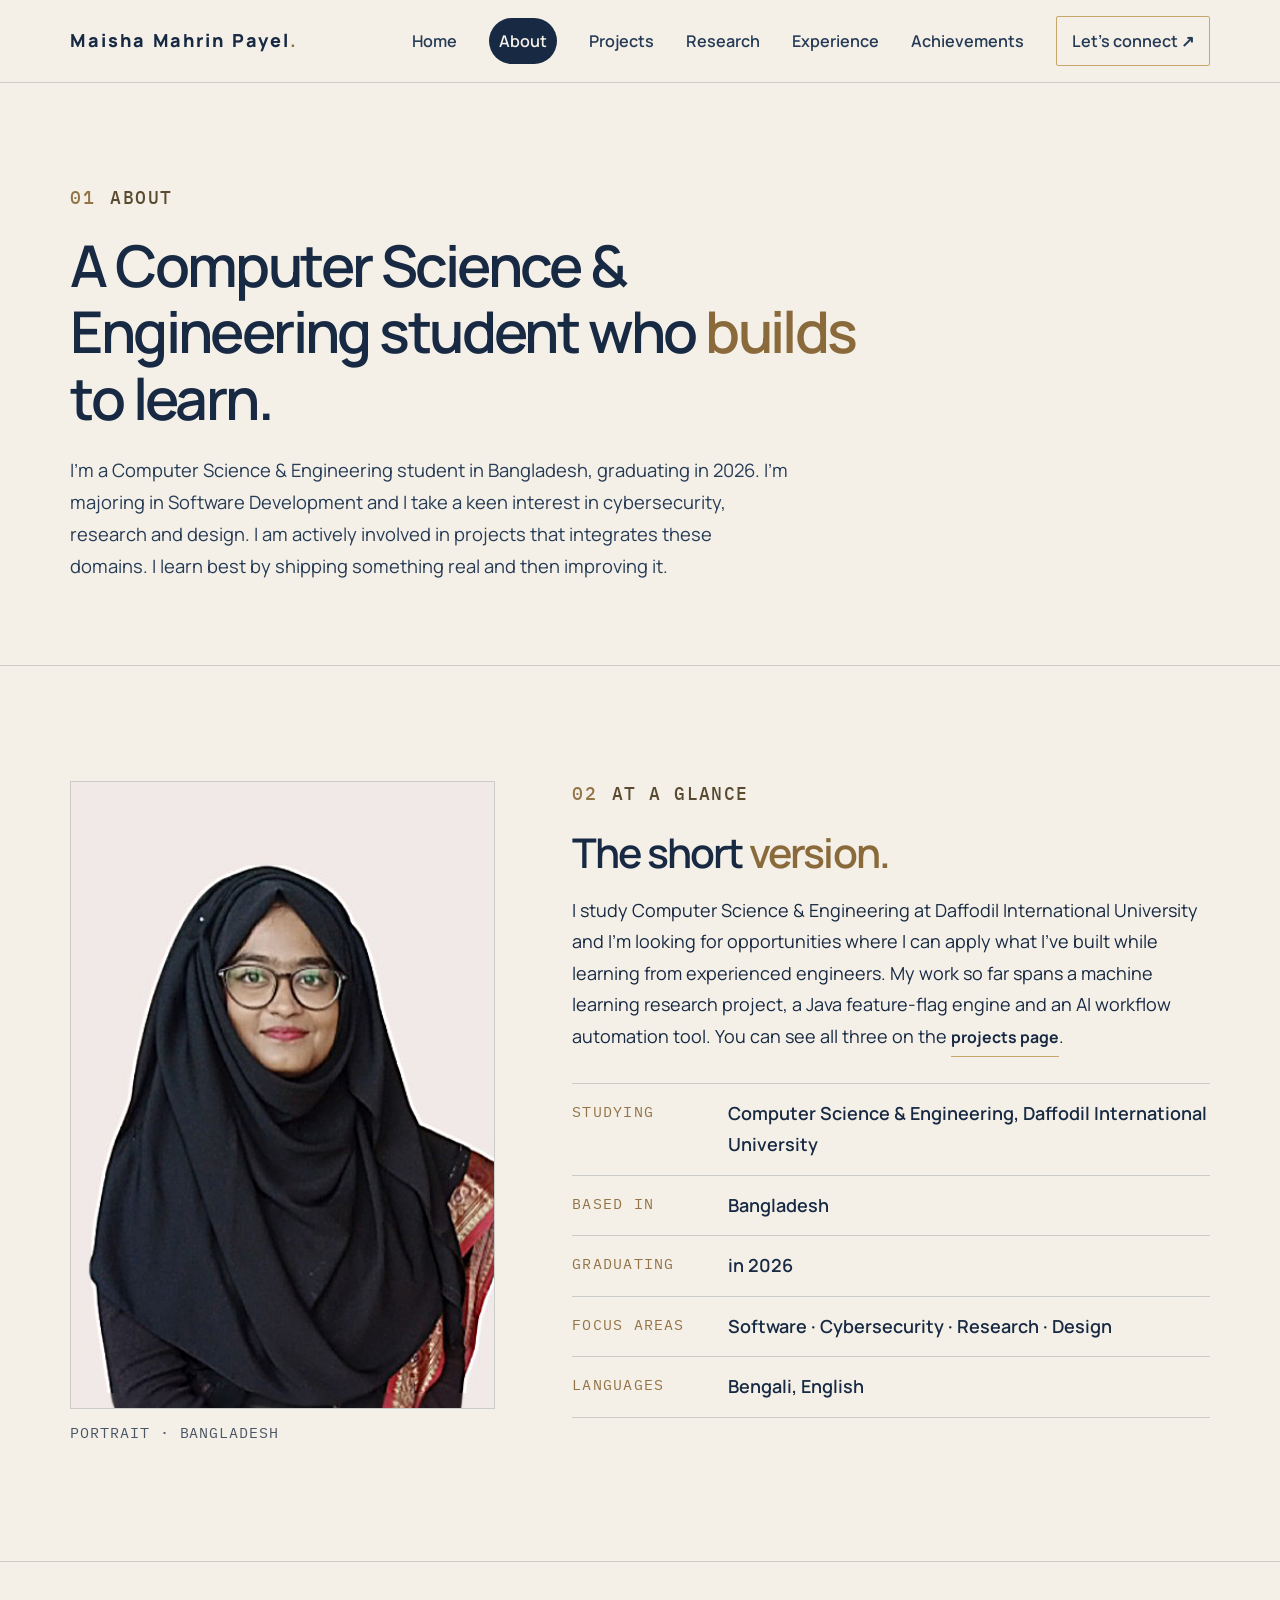
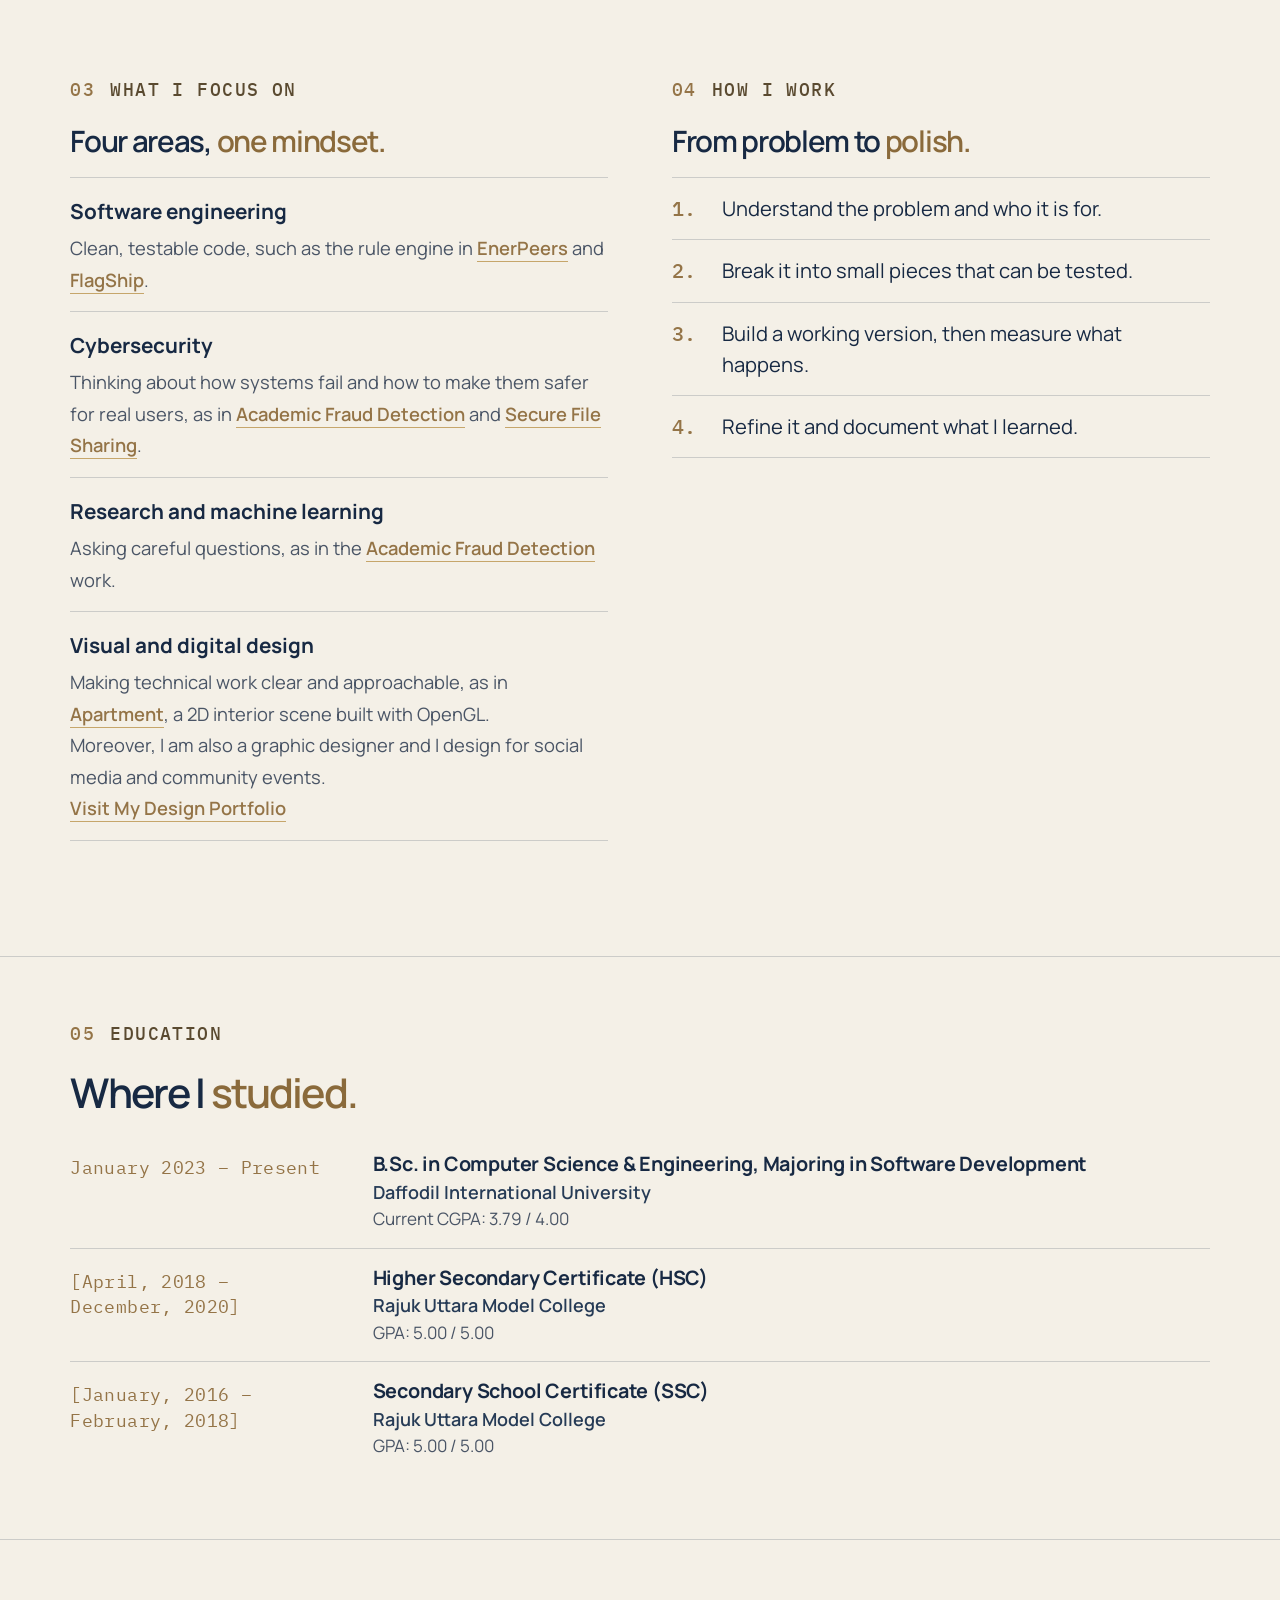
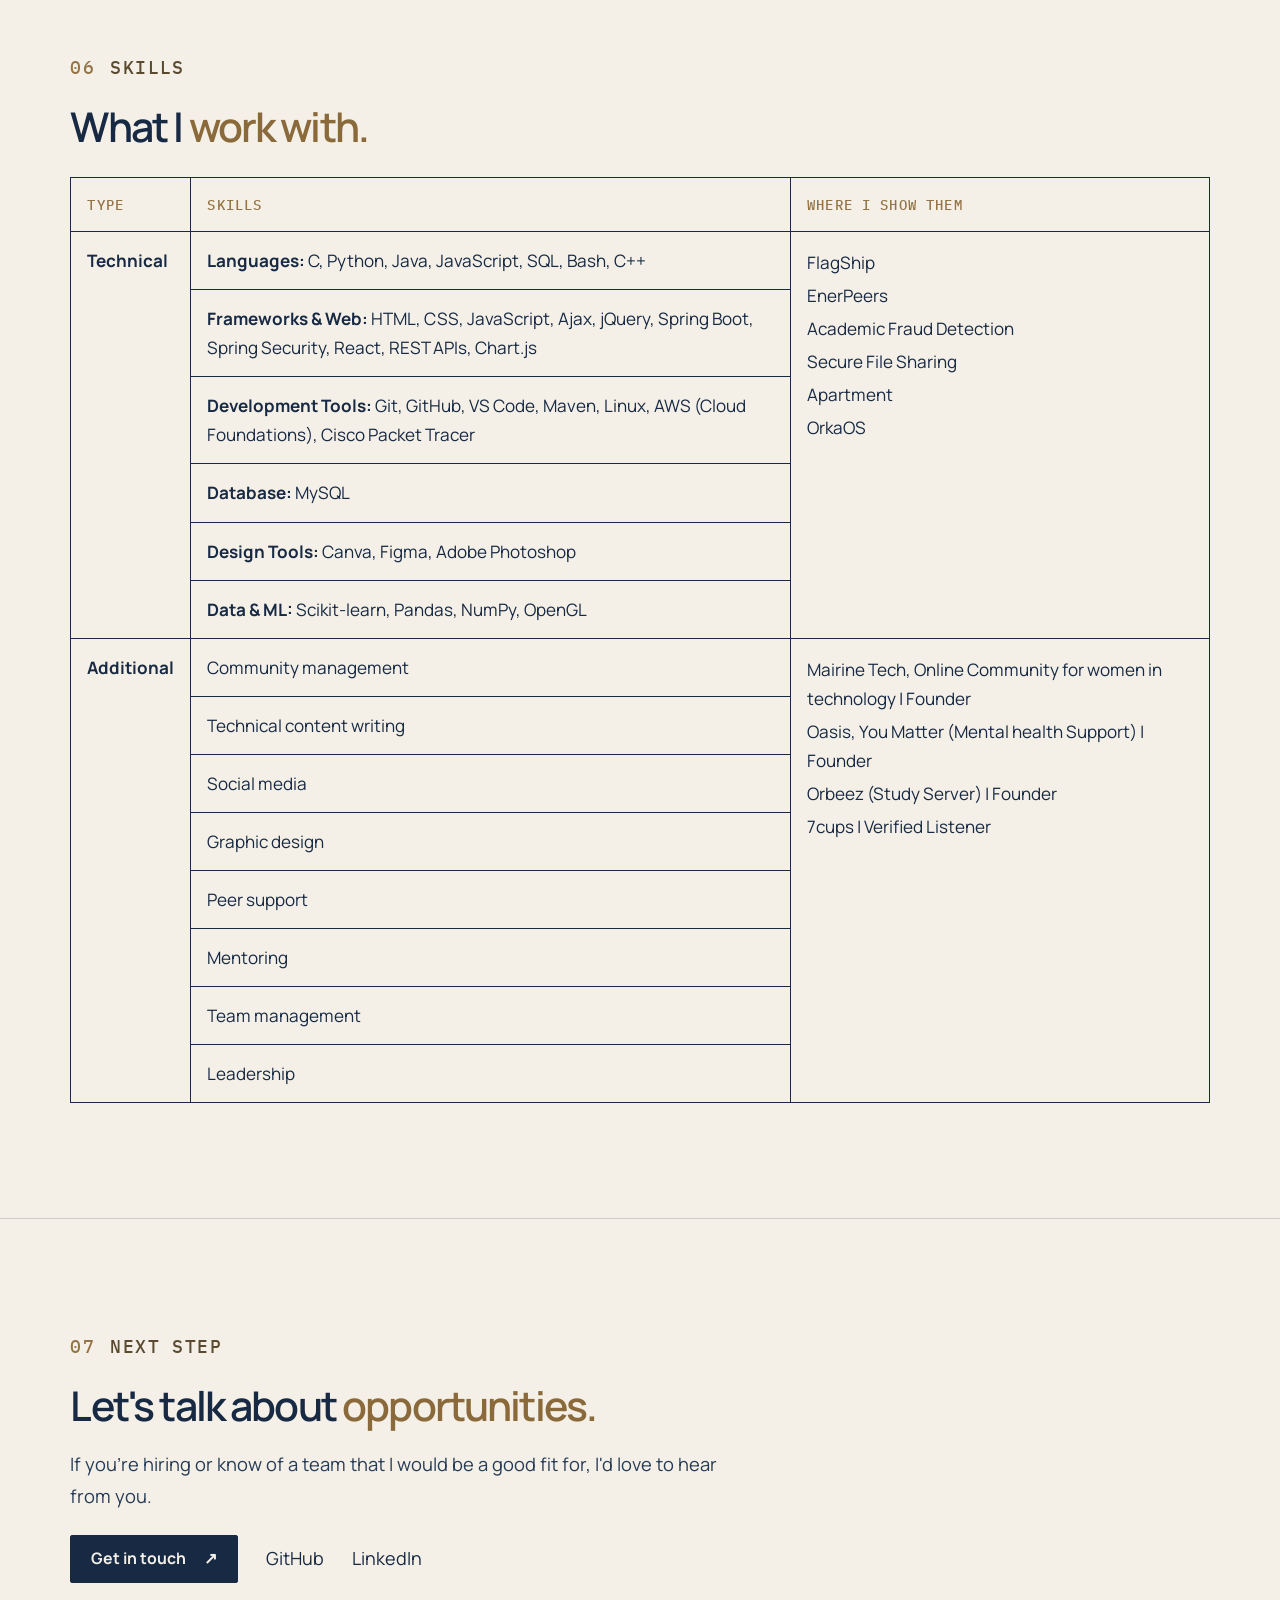
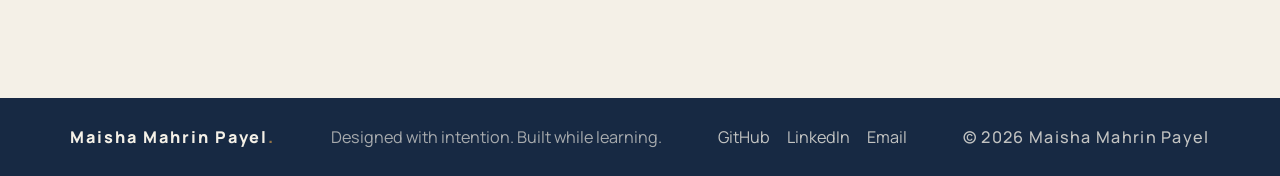
==== commit 568aee47: "Updates" ====
--- a/about.html
+++ b/about.html
@@ -32,7 +32,7 @@
         <div class="container nav-container">
 
             <a href="index.html" class="logo">
-                MAISHA MAHRIN PAYEL<span>.</span>
+                Maisha Mahrin Payel<span>.</span>
             </a>
 
             <button class="menu-toggle"
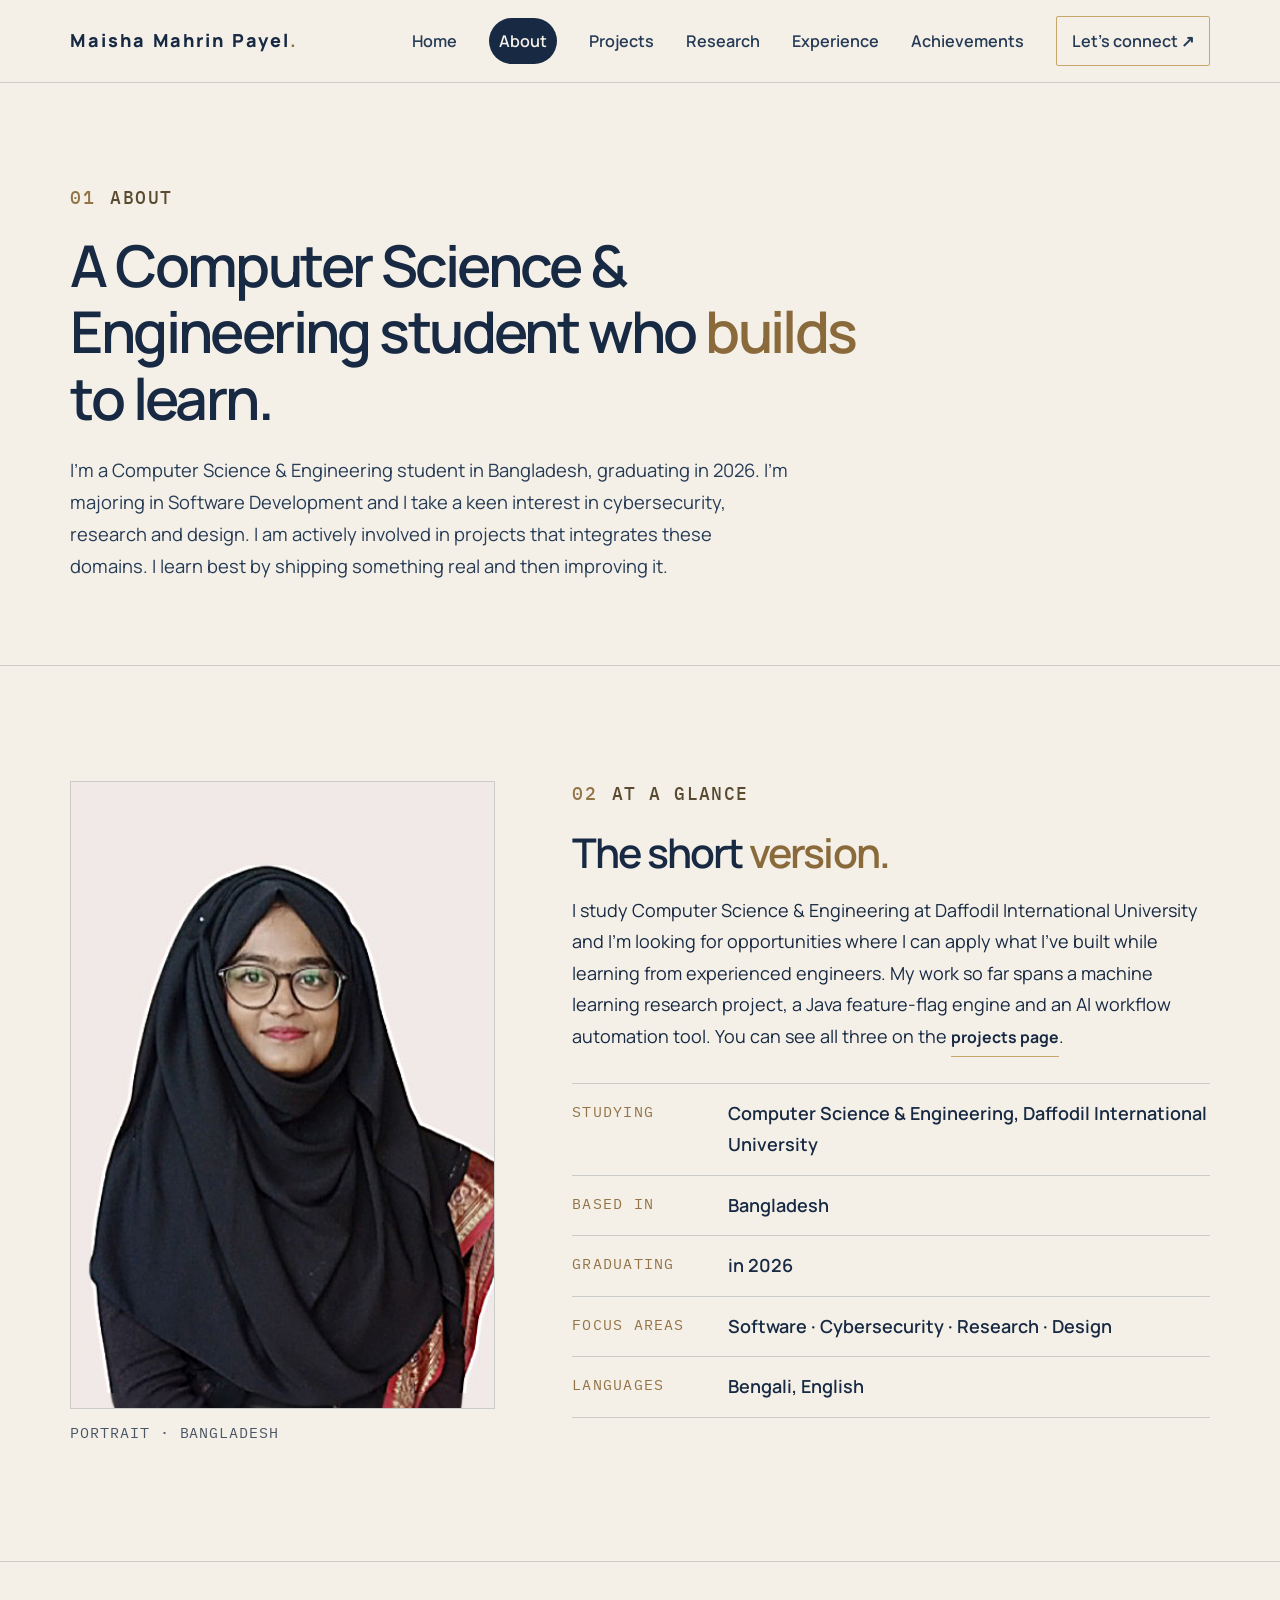
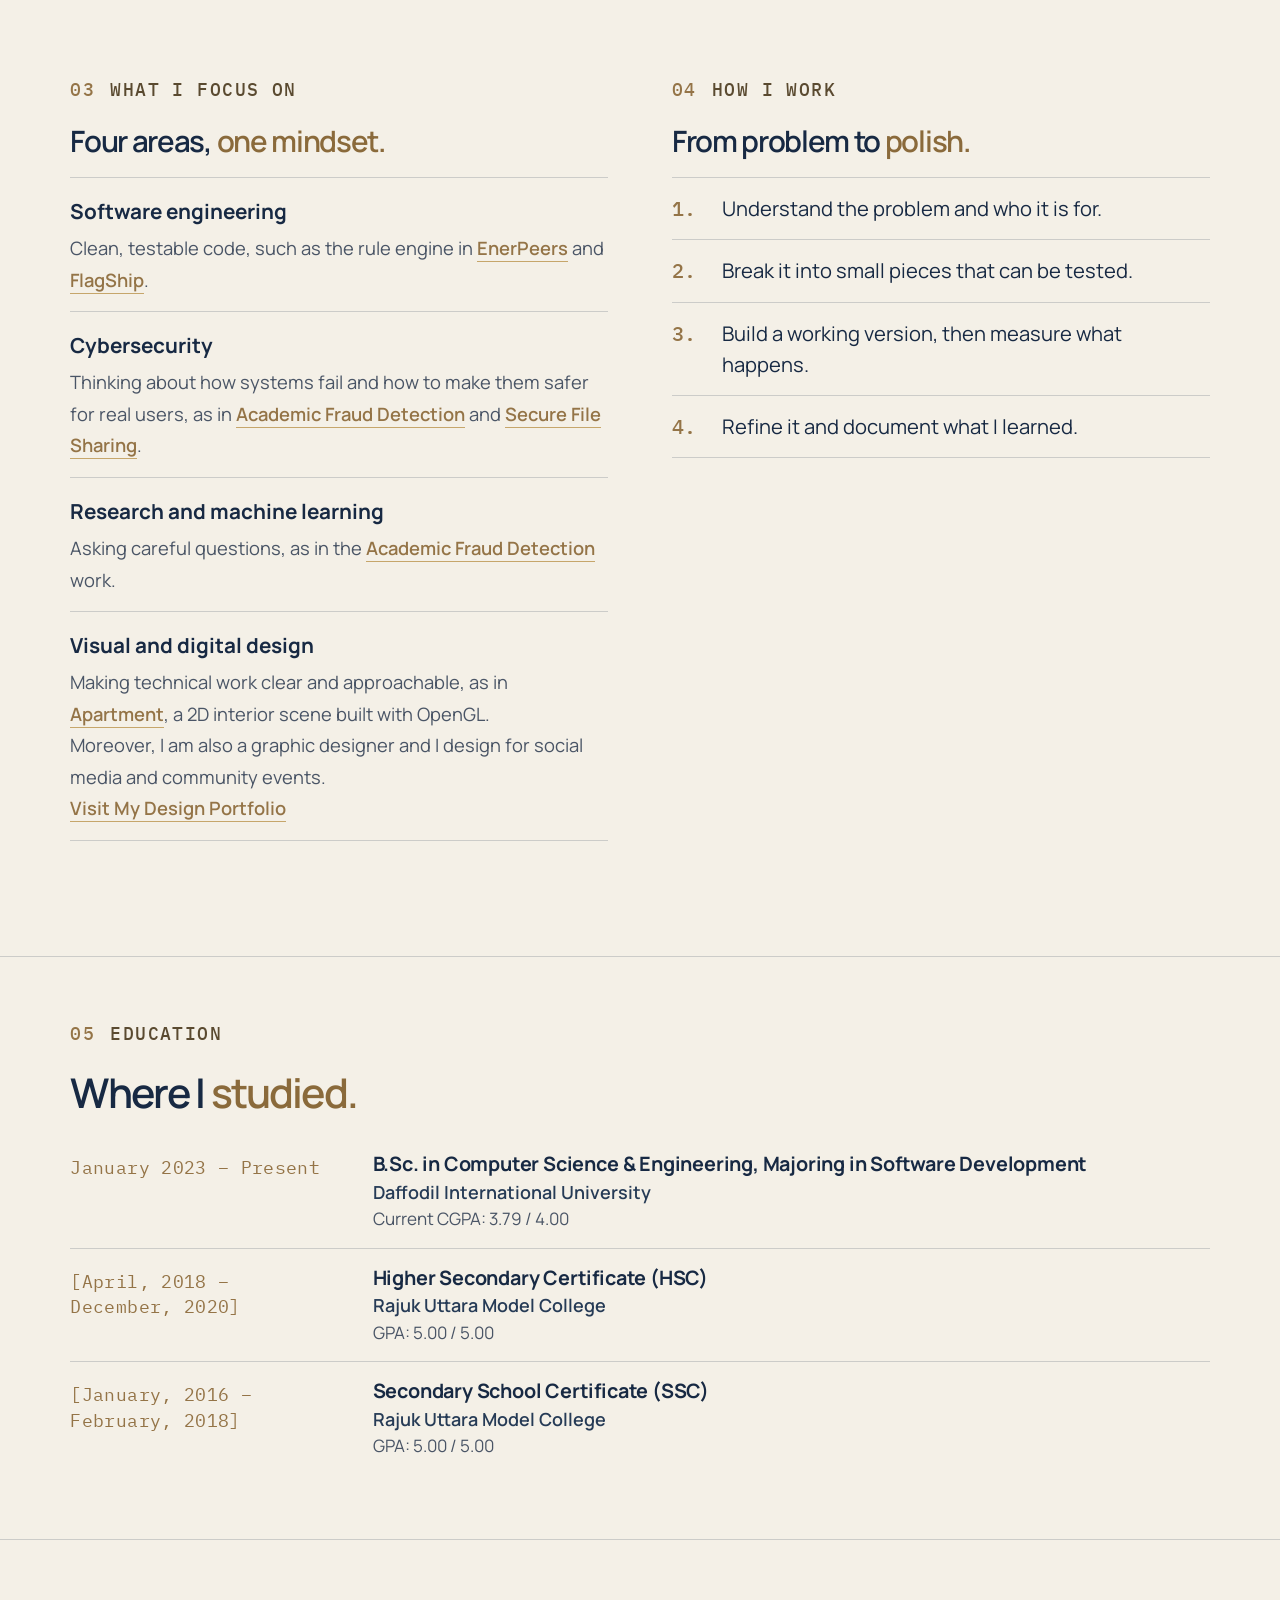
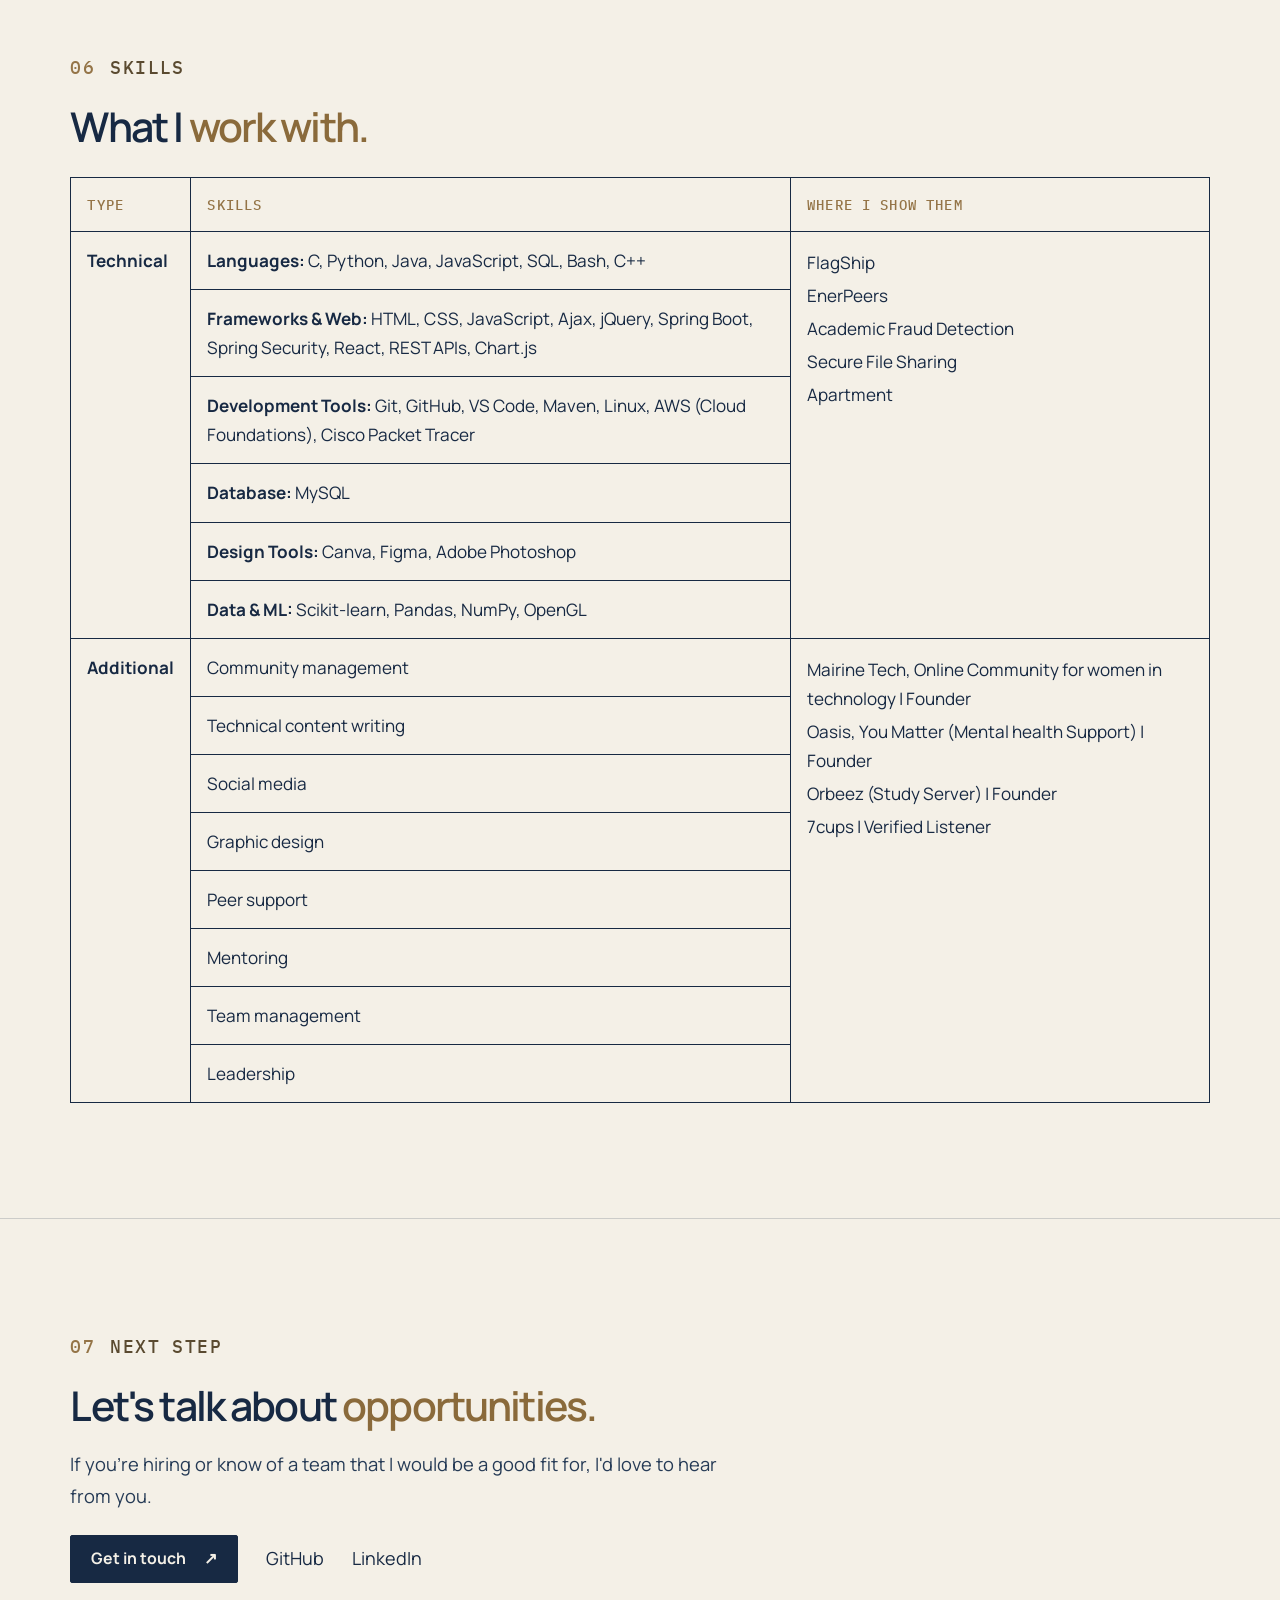
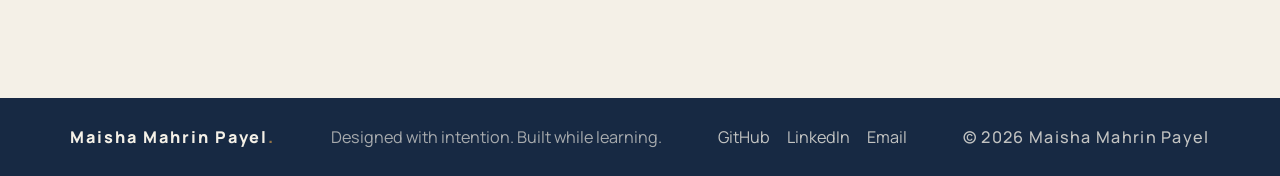
==== commit c422ab21: "Updated website" ====
--- a/about.html
+++ b/about.html
@@ -9,7 +9,7 @@
     <meta property="og:title" content="About | Maisha Mahrin Payel">
     <meta property="og:description" content="About a Computer Science & Engineering student in Bangladesh working across software, cybersecurity, research and design.">
     <meta name="theme-color" content="#172943">
-    <link rel="icon" href="images/favicon.svg" type="image/svg+xml">
+    <link rel="icon" href="images/logo.png" type="image/svg+xml">
 
     <title>About | Maisha Mahrin Payel</title>
 
@@ -200,7 +200,7 @@
         </span>
         <br>
         <span>
-            <a class="focus-link" href="portfolio.html">Visit My Design Portfolio</a>
+            <a class="focus-link" href="https://armadillo-5jtfjg.my.canva.site/">Visit My Design Portfolio</a>
         </span>
     </li>
 </ul>
@@ -332,7 +332,7 @@
                                 <li><a class="focus-link" href="projects.html#academic-fraud-detection">Academic Fraud Detection</a></li>
                                 <li><a class="focus-link"href="projects.html#secure-file-sharing">Secure File Sharing</a></li>
                                 <li><a class="focus-link" href="projects.html#apartment-opengl">Apartment</a></li>
-                                <li><a class="focus-link" href="projects.html#orkaos">OrkaOS</a></li>
+                                
                             </ul>
                         </td>
                     </tr>
